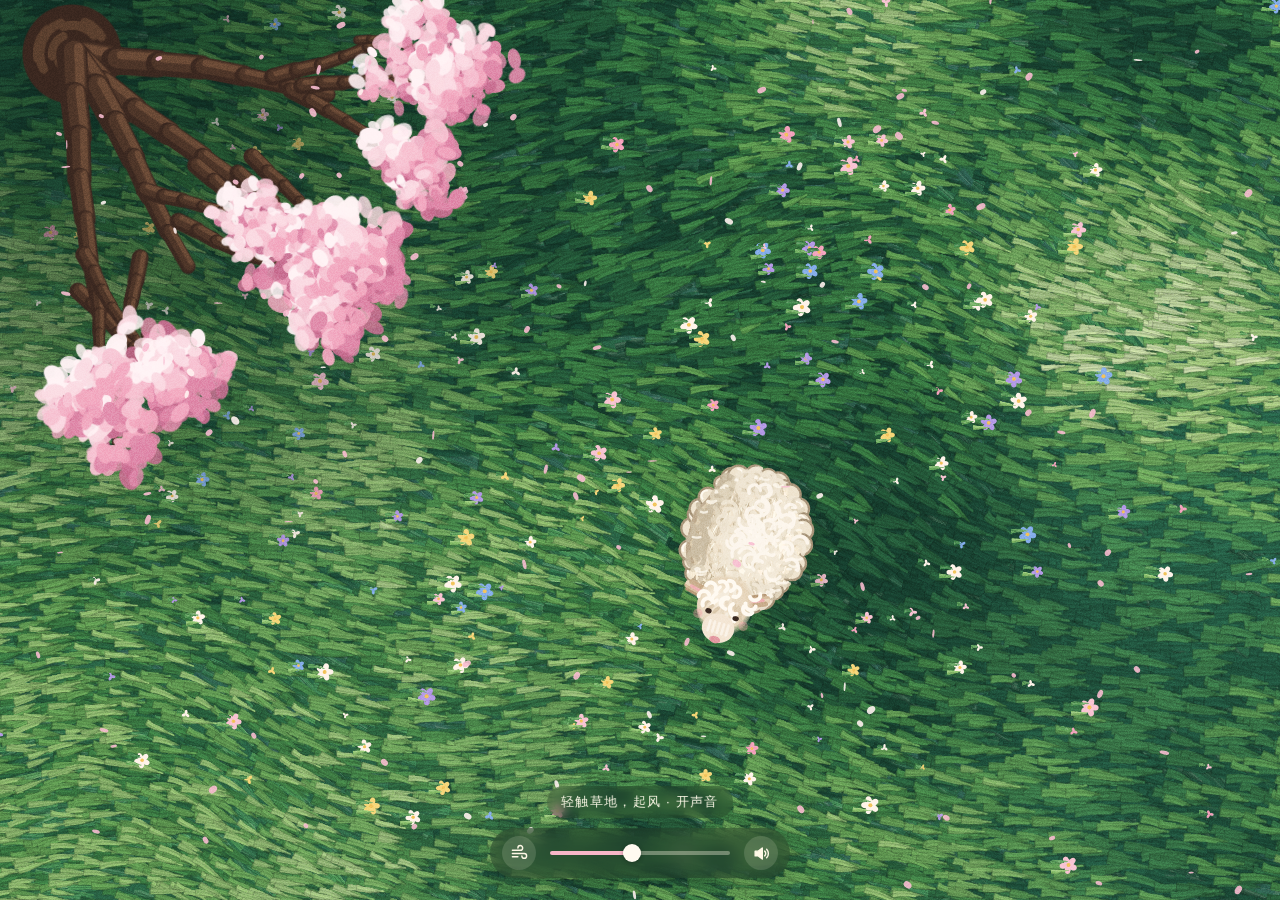
==== flow-meadow/index.html @ 5b7ee65f "Add exact Flow Meadow HTML from supplied text" ====
<!doctype html>
<html lang="zh">
<head>
<meta charset="utf-8">
<meta name="viewport" content="width=device-width,initial-scale=1,viewport-fit=cover,user-scalable=no">
<title>风里的小羊 · Flow v3</title>
<style>
html,body{margin:0;height:100%;overflow:hidden;background:#2f5a3a;touch-action:none;-webkit-user-select:none;user-select:none;font-family:-apple-system,"PingFang SC",sans-serif}
canvas{position:fixed;inset:0;width:100%;height:100%;display:block}
#hint{position:fixed;left:50%;bottom:calc(env(safe-area-inset-bottom) + 82px);transform:translateX(-50%);color:#fffbea;font-size:13px;letter-spacing:.1em;padding:7px 14px;border-radius:20px;background:rgba(30,50,30,.28);backdrop-filter:blur(6px);-webkit-backdrop-filter:blur(6px);transition:opacity 1.2s;pointer-events:none;white-space:nowrap}
#hint.off{opacity:0}
#bar{position:fixed;left:50%;bottom:calc(env(safe-area-inset-bottom) + 22px);transform:translateX(-50%);display:flex;align-items:center;gap:12px;padding:8px 12px;border-radius:999px;background:rgba(28,44,30,.38);backdrop-filter:blur(10px);-webkit-backdrop-filter:blur(10px);box-shadow:0 4px 18px rgba(0,0,0,.18)}
#bar button{width:34px;height:34px;border:0;border-radius:50%;background:rgba(255,250,235,.14);display:grid;place-items:center;cursor:pointer;padding:0;transition:transform .15s,background .2s}
#bar button:active{transform:scale(.88)}
#bar svg{width:19px;height:19px;fill:none;stroke:#fff8e6;stroke-width:1.8;stroke-linecap:round;stroke-linejoin:round}
#sound svg path:first-child{fill:#fff8e6}
#sound .x{display:none}#sound.muted .x{display:inline}#sound.muted .w{display:none}
#gust.on{background:rgba(255,190,205,.45)}
input[type=range]{-webkit-appearance:none;appearance:none;width:min(42vw,180px);height:4px;border-radius:2px;background:linear-gradient(90deg,#f7b6c8 var(--p,45%),rgba(255,248,230,.35) var(--p,45%));outline:none}
input[type=range]::-webkit-slider-thumb{-webkit-appearance:none;width:18px;height:18px;border-radius:50%;background:#fffaf0;box-shadow:0 1px 4px rgba(0,0,0,.3)}
input[type=range]::-moz-range-thumb{width:18px;height:18px;border:0;border-radius:50%;background:#fffaf0}
#ground,#gl{pointer-events:none}

</style>
</head>
<body>
<canvas id="ground"></canvas>
<canvas id="gl"></canvas>
<canvas id="c"></canvas>
<div id="hint">轻触草地，起风 · 开声音</div>
<div id="bar">
  <button id="gust" aria-label="来一阵风" title="来一阵风">
    <svg viewBox="0 0 24 24"><path d="M3 8h10a3 3 0 1 0-3-3M3 12h15a3 3 0 1 1-3 3M3 16h7"/></svg>
  </button>
  <input id="wind" type="range" min="0" max="1" step="0.01" value="0.45" aria-label="风力">
  <button id="sound" aria-label="声音" title="声音">
    <svg viewBox="0 0 24 24"><path d="M4 9v6h4l5 4V5L8 9z"/><path class="w" d="M16 9a4 4 0 0 1 0 6M18.5 6.5a8 8 0 0 1 0 11"/><path class="x" d="M16 9l5 6M21 9l-5 6"/></svg>
  </button>
</div>
<script>
// Wind field: global strength + travelling gust bands + pointer impulses.
(function () {
  // small value-noise
  const P = new Uint8Array(512);
  for (let i = 0; i < 256; i++) P[i] = i;
  let s = 7;
  const rnd = () => ((s = (s * 16807) % 2147483647) / 2147483647);
  for (let i = 255; i > 0; i--) { const j = (rnd() * (i + 1)) | 0; [P[i], P[j]] = [P[j], P[i]]; }
  for (let i = 0; i < 256; i++) P[i + 256] = P[i];
  const fade = t => t * t * (3 - 2 * t);
  function noise2(x, y) {
    const xi = Math.floor(x), yi = Math.floor(y), xf = x - xi, yf = y - yi;
    const a = P[(P[xi & 255] + yi) & 511], b = P[(P[(xi + 1) & 255] + yi) & 511];
    const c = P[(P[xi & 255] + yi + 1) & 511], d = P[(P[(xi + 1) & 255] + yi + 1) & 511];
    const u = fade(xf), v = fade(yf);
    return ((a + (b - a) * u) * (1 - v) + (c + (d - c) * u) * v) / 255; // 0..1
  }

  const Wind = {
    noise2,
    strength: 0.45,      // slider 0..1
    gustBoost: 0, gustHold: 0,        // button-triggered global gust 0..1, decays
    angle: 0.35,         // base direction (rad), slowly wanders
    t: 0,
    impulses: [],        // {x,y,dx,dy,r,life}
    update(dt) {
      this.t += dt;
      this.angle = 0.35 + (noise2(this.t * 0.05, 3.1) - 0.5) * 0.9;
      // gust button: ease in over ~0.4s, hold briefly, then decay (no instant jump)
      if (this.gustHold > 0) { this.gustHold -= dt; this.gustBoost += (1 - this.gustBoost) * Math.min(1, dt * 3.5); }
      else this.gustBoost = Math.max(0, this.gustBoost - dt * 0.3);
      for (const im of this.impulses) { im.life -= dt; im.r += dt * 260; im.x += im.dx * dt * 160; im.y += im.dy * dt * 160; }
      this.impulses = this.impulses.filter(i => i.life > 0);
    },
    poke(x, y, dx, dy, power) {
      const l = Math.hypot(dx, dy) || 1;
      if (this.impulses.length > 24) this.impulses.shift();
      this.impulses.push({ x, y, dx: dx / l, dy: dy / l, r: 30, life: 1.4, p: power });
    },
    // returns [vx, vy, gustAmount]; units: 0..~1.6
    at(x, y) {
      const t = this.t, ca = Math.cos(this.angle), sa = Math.sin(this.angle);
      const along = x * ca + y * sa, across = -x * sa + y * ca;
      const S = this.strength + this.gustBoost * 0.8;
      // gust bands travel along the wind direction; speed grows with strength
      const speed = 90 + S * 260;
      const band = noise2((along - t * speed) * 0.0042, across * 0.0025 + t * 0.05);
      const band2 = noise2((along - t * speed * 1.3) * 0.011, across * 0.008);
      let g = Math.max(0, band * 1.5 - 0.45) + band2 * 0.25;
      g = g * g;
      // slow resting swell: visible light bands that travel even at low wind
      const rest = noise2((along - t * (45 + S * 60)) * 0.0024, across * 0.0016 + 7.3);
      const rb = Math.max(0, rest * 1.8 - 0.85);
      const m = S * (0.25 + 1.25 * g) + 0.03 + rb * 0.12;
      let vx = ca * m, vy = sa * m;
      for (const im of this.impulses) {
        const d = Math.hypot(x - im.x, y - im.y), w = 70;
        const k = Math.exp(-((d - im.r) * (d - im.r)) / (w * w)) * im.life * im.p;
        if (k > 0.01) { vx += im.dx * k; vy += im.dy * k; g += k * 0.6; }
      }
      return [vx, vy, Math.min(1.5, g * (0.4 + S) + rb * 0.42)];
    }
  };
  window.Wind = Wind;
})();

</script>
<script>
// Procedural audio: wind (rumble + whistle) + leaf/grass rustle + synthesized "baa".
// The same graph builder drives the live AudioContext and an OfflineAudioContext render (for video export).
(function () {
  function noiseBuf(ctx, sec, pink) {
    const len = ctx.sampleRate * sec, buf = ctx.createBuffer(2, len, ctx.sampleRate);
    for (let ch = 0; ch < 2; ch++) {
      const d = buf.getChannelData(ch); let b0 = 0, b1 = 0, b2 = 0;
      for (let i = 0; i < len; i++) {
        const w = Math.random() * 2 - 1;
        if (!pink) { d[i] = w * 0.5; continue; }
        b0 = 0.997 * b0 + w * 0.029; b1 = 0.985 * b1 + w * 0.032; b2 = 0.95 * b2 + w * 0.048;
        d[i] = (b0 + b1 + b2 + w * 0.02) * 0.9;
      }
    }
    return buf;
  }
  function buildGraph(ctx, dest) {
    const N = { ctx };
    N.master = ctx.createGain(); N.master.connect(dest);
    N.bus = ctx.createGain(); N.bus.connect(N.master);   // wind/rustle bus, ducked under the bleat
    const src = ctx.createBufferSource(); src.buffer = noiseBuf(ctx, 4, true); src.loop = true;
    N.low = ctx.createBiquadFilter(); N.low.type = 'lowpass'; N.low.frequency.value = 400;
    N.band = ctx.createBiquadFilter(); N.band.type = 'bandpass'; N.band.frequency.value = 700; N.band.Q.value = 6;
    N.lowG = ctx.createGain(); N.bandG = ctx.createGain(); N.lowG.gain.value = 0; N.bandG.gain.value = 0;
    src.connect(N.low).connect(N.lowG).connect(N.bus);
    src.connect(N.band).connect(N.bandG).connect(N.bus);
    const rs = ctx.createBufferSource(); rs.buffer = noiseBuf(ctx, 3, false); rs.loop = true;
    N.hp = ctx.createBiquadFilter(); N.hp.type = 'highpass'; N.hp.frequency.value = 2500;
    N.pk = ctx.createBiquadFilter(); N.pk.type = 'peaking'; N.pk.frequency.value = 5000; N.pk.gain.value = 6;
    N.rustG = ctx.createGain(); N.rustG.gain.value = 0;
    rs.connect(N.hp).connect(N.pk).connect(N.rustG).connect(N.bus);
    src.start(0); rs.start(0);
    return N;
  }
  function setLevel(N, level, gust, t) {
    const L = Math.min(1.4, level);
    N.lowG.gain.setTargetAtTime(0.15 + L * 0.9, t, 0.25);
    N.low.frequency.setTargetAtTime(250 + L * 900, t, 0.3);
    N.bandG.gain.setTargetAtTime(L * L * 0.3, t, 0.3);
    N.band.frequency.setTargetAtTime(450 + L * 900, t, 0.4);
    const flick = 0.5 + Math.random() * 0.5;
    N.rustG.gain.setTargetAtTime(Math.min(0.25, (gust || 0) * 0.16 * flick + L * 0.02), t, 0.05);
  }
  // soft lamb bleat: sawtooth through formants with vibrato and a falling pitch
  function bleat(N, t) {
    const ctx = N.ctx, o = ctx.createOscillator(); o.type = 'sawtooth';
    const f0 = 470 + Math.random() * 80;
    o.frequency.setValueAtTime(f0, t); o.frequency.linearRampToValueAtTime(f0 * 1.08, t + 0.12); o.frequency.exponentialRampToValueAtTime(f0 * 0.82, t + 0.75);
    const lfo = ctx.createOscillator(), lg = ctx.createGain(); lfo.frequency.value = 7.5; lg.gain.value = 14; lfo.connect(lg).connect(o.frequency);
    const env = ctx.createGain(); env.gain.setValueAtTime(0, t); env.gain.linearRampToValueAtTime(0.8, t + 0.06); env.gain.setTargetAtTime(0, t + 0.5, 0.12);
    for (const [f, q, g] of [[900, 5, 1], [1700, 7, 0.6], [2700, 8, 0.25]]) {
      const bp = ctx.createBiquadFilter(); bp.type = 'bandpass'; bp.frequency.value = f; bp.Q.value = q;
      const gg = ctx.createGain(); gg.gain.value = g; o.connect(bp).connect(gg).connect(env);
    }
    env.connect(N.master);
    N.bus.gain.cancelScheduledValues(t); N.bus.gain.setTargetAtTime(0.3, t, 0.04); N.bus.gain.setTargetAtTime(1, t + 0.75, 0.2);
    o.start(t); lfo.start(t); o.stop(t + 1.1); lfo.stop(t + 1.1);
  }

  const A = { ctx: null, on: true, N: null, log: null };
  A.start = function () {
    if (A.ctx) { A.ctx.resume(); return; }
    const C = window.AudioContext || window.webkitAudioContext; if (!C) return;
    A.ctx = new C(); A.N = buildGraph(A.ctx, A.ctx.destination); A.N.master.gain.value = A.on ? 1 : 0;
  };
  A.setOn = function (v) { A.on = v; if (A.N) A.N.master.gain.setTargetAtTime(v ? 1 : 0, A.ctx.currentTime, 0.15); };
  // simTime: scene clock in seconds; when A.log is an array, events are recorded for offline export
  A.update = function (level, gust, simTime) {
    if (A.log) A.log.push(['l', simTime, level, gust]);
    if (A.N) setLevel(A.N, level, gust, A.ctx.currentTime);
  };
  A.baa = function (simTime) {
    if (A.log) A.log.push(['b', simTime]);
    if (A.N) bleat(A.N, A.ctx.currentTime);
  };
  // Render a recorded log offline; returns a base64 16-bit stereo WAV.
  A.renderOffline = async function (log, duration, rate = 48000) {
    const ctx = new OfflineAudioContext(2, Math.ceil(duration * rate), rate);
    const N = buildGraph(ctx, ctx.destination); N.master.gain.value = 1;
    let last = -1;
    for (const e of log) {
      if (e[0] === 'b') bleat(N, e[1]);
      else if (e[1] - last >= 1 / 30 - 1e-6) { setLevel(N, e[2], e[3], e[1]); last = e[1]; }
    }
    const buf = await ctx.startRendering();
    const L = buf.getChannelData(0), R = buf.getChannelData(1), n = L.length;
    let peak = 1e-6; for (let i = 0; i < n; i++) peak = Math.max(peak, Math.abs(L[i]), Math.abs(R[i]));
    const k = Math.min(1, 0.89 / peak);
    const out = new DataView(new ArrayBuffer(44 + n * 4));
    const w = (o, s) => [...s].forEach((c, i) => out.setUint8(o + i, c.charCodeAt(0)));
    w(0, 'RIFF'); out.setUint32(4, 36 + n * 4, true); w(8, 'WAVEfmt '); out.setUint32(16, 16, true); out.setUint16(20, 1, true); out.setUint16(22, 2, true);
    out.setUint32(24, rate, true); out.setUint32(28, rate * 4, true); out.setUint16(32, 4, true); out.setUint16(34, 16, true); w(36, 'data'); out.setUint32(40, n * 4, true);
    for (let i = 0; i < n; i++) { out.setInt16(44 + i * 4, Math.max(-1, Math.min(1, L[i] * k)) * 32767, true); out.setInt16(46 + i * 4, Math.max(-1, Math.min(1, R[i] * k)) * 32767, true); }
    const bytes = new Uint8Array(out.buffer); let bin = '';
    for (let i = 0; i < bytes.length; i += 0x8000) bin += String.fromCharCode.apply(null, bytes.subarray(i, i + 0x8000));
    return btoa(bin);
  };
  window.WindAudio = A;
})();

</script>
<script>
// WebGL2 instanced grass: one quad per blade, bristle sprite atlas, wind from a CPU-sampled grid texture.
(function () {
  const VS = `#version 300 es
in vec2 aCorner; in vec2 iPos; in vec4 iP; in vec3 iQ;   // iP: len,width,rest,phase  iQ: layer,variant,curl
uniform vec2 uView; uniform float uTime, uQuality, uCell; uniform vec2 uGrid; uniform sampler2D uWind;
out vec2 vUv; out float vGust; flat out int vLayer;
float hash(float n){ return fract(sin(n) * 43758.5453); }
void main(){
  if (hash(float(gl_InstanceID) * 0.7311 + 0.17) > uQuality) { gl_Position = vec4(2.0, 2.0, 2.0, 1.0); return; }
  vec3 w = texture(uWind, (iPos / uCell + 0.5) / uGrid).xyz;
  vec2 v = (w.xy * 2.0 - 1.0) * 2.0; float g = w.z * 1.5;
  float m = min(1.4, length(v)), k = min(1.0, m * 1.4);
  float fl = sin(uTime * 4.0 + iP.w) * (0.06 + m * 0.08);   // fixed frequency: no phase jumps when wind changes
  float wa = atan(v.y, v.x) + fl + iQ.z * 0.3;
  vec2 d = vec2(cos(iP.z), sin(iP.z)) * (1.0 - k) * 0.8 + vec2(cos(wa), sin(wa)) * k;
  float len = iP.x * min(1.25, 0.6 + length(d) * 0.5);   // capped stretch
  vec2 dir = normalize(d + 1e-5), nrm = vec2(-dir.y, dir.x);
  float u = aCorner.x;
  vec2 p = iPos + dir * u * len + nrm * (aCorner.y * iP.y + (iQ.z * 0.35 + 0.25 * k * sign(iQ.z + 0.001)) * len * u * (1.0 - u));
  gl_Position = vec4(p / uView * 2.0 - 1.0, 0.0, 1.0); gl_Position.y = -gl_Position.y;
  vUv = vec2(u, ((aCorner.y + 0.5) * 0.9 + 0.05 + iQ.y) / 3.0);
  vGust = g; vLayer = int(iQ.x + 0.5);
}`;
  const FS = `#version 300 es
precision mediump float;
in vec2 vUv; in float vGust; flat in int vLayer;
uniform sampler2D uAtlas; uniform vec3 uBase[5]; uniform vec3 uHi[5];
out vec4 o;
void main(){
  vec4 t = texture(uAtlas, vUv);
  vec3 c = mix(uBase[vLayer], uHi[vLayer], smoothstep(0.08, 1.1, vGust));
  c *= t.rgb / 0.84;
  o = vec4(c * t.a, t.a);
}`;
  const G = { ok: false };
  let wf = null, gl, prog, vao, inst, count = 0, windTex, atlasTex, U = {}, gw = 0, gh = 0, cell = 16, wbuf, view = [1, 1];

  function sh(type, src) { const s = gl.createShader(type); gl.shaderSource(s, src); gl.compileShader(s); if (!gl.getShaderParameter(s, gl.COMPILE_STATUS)) throw new Error(gl.getShaderInfoLog(s)); return s; }
  const hex = h => [1, 3, 5].map(i => parseInt(h.slice(i, i + 2), 16) / 255);

  G.init = function (canvas, atlasCanvas, palette) {
    try {
      gl = canvas.getContext('webgl2', { premultipliedAlpha: true, antialias: false, alpha: true });
      if (!gl) return false;
      prog = gl.createProgram();
      gl.attachShader(prog, sh(gl.VERTEX_SHADER, VS)); gl.attachShader(prog, sh(gl.FRAGMENT_SHADER, FS)); gl.linkProgram(prog);
      if (!gl.getProgramParameter(prog, gl.LINK_STATUS)) throw new Error(gl.getProgramInfoLog(prog));
      gl.useProgram(prog);
      for (const n of ['uView', 'uTime', 'uQuality', 'uCell', 'uGrid', 'uWind', 'uAtlas', 'uBase', 'uHi']) U[n] = gl.getUniformLocation(prog, n);
      gl.uniform3fv(U.uBase, palette.flatMap(l => hex(l[0])));
      gl.uniform3fv(U.uHi, palette.flatMap(l => hex(l[2])));
      vao = gl.createVertexArray(); gl.bindVertexArray(vao);
      const quad = gl.createBuffer(); gl.bindBuffer(gl.ARRAY_BUFFER, quad);
      gl.bufferData(gl.ARRAY_BUFFER, new Float32Array([0, -0.5, 1, -0.5, 0, 0.5, 1, 0.5]), gl.STATIC_DRAW);
      const aC = gl.getAttribLocation(prog, 'aCorner'); gl.enableVertexAttribArray(aC); gl.vertexAttribPointer(aC, 2, gl.FLOAT, false, 0, 0);
      inst = gl.createBuffer(); gl.bindBuffer(gl.ARRAY_BUFFER, inst);
      const st = 9 * 4;
      for (const [n, sz, off] of [['iPos', 2, 0], ['iP', 4, 2], ['iQ', 3, 6]]) {
        const l = gl.getAttribLocation(prog, n); gl.enableVertexAttribArray(l);
        gl.vertexAttribPointer(l, sz, gl.FLOAT, false, st, off * 4); gl.vertexAttribDivisor(l, 1);
      }
      atlasTex = gl.createTexture(); gl.activeTexture(gl.TEXTURE1); gl.bindTexture(gl.TEXTURE_2D, atlasTex);
      gl.pixelStorei(gl.UNPACK_PREMULTIPLY_ALPHA_WEBGL, false);
      gl.texImage2D(gl.TEXTURE_2D, 0, gl.RGBA, gl.RGBA, gl.UNSIGNED_BYTE, atlasCanvas);
      gl.generateMipmap(gl.TEXTURE_2D);
      gl.texParameteri(gl.TEXTURE_2D, gl.TEXTURE_MIN_FILTER, gl.LINEAR_MIPMAP_LINEAR);
      gl.texParameteri(gl.TEXTURE_2D, gl.TEXTURE_WRAP_S, gl.CLAMP_TO_EDGE); gl.texParameteri(gl.TEXTURE_2D, gl.TEXTURE_WRAP_T, gl.CLAMP_TO_EDGE);
      windTex = gl.createTexture(); gl.activeTexture(gl.TEXTURE0); gl.bindTexture(gl.TEXTURE_2D, windTex);
      gl.texParameteri(gl.TEXTURE_2D, gl.TEXTURE_MIN_FILTER, gl.LINEAR); gl.texParameteri(gl.TEXTURE_2D, gl.TEXTURE_MAG_FILTER, gl.LINEAR);
      gl.texParameteri(gl.TEXTURE_2D, gl.TEXTURE_WRAP_S, gl.CLAMP_TO_EDGE); gl.texParameteri(gl.TEXTURE_2D, gl.TEXTURE_WRAP_T, gl.CLAMP_TO_EDGE);
      gl.uniform1i(U.uWind, 0); gl.uniform1i(U.uAtlas, 1);
      gl.enable(gl.BLEND); gl.blendFunc(gl.ONE, gl.ONE_MINUS_SRC_ALPHA);
      G.ok = true; return true;
    } catch (e) { console.warn('WebGL grass disabled:', e.message); G.ok = false; return false; }
  };

  // blades: [{x,y,len,width,ra,ph,layer,v,curl}] already sorted back->front
  G.build = function (blades, w, h, dpr) {
    const c = gl.canvas; c.width = w * dpr; c.height = h * dpr; gl.viewport(0, 0, c.width, c.height);
    view = [w, h];
    const a = new Float32Array(blades.length * 9);
    blades.forEach((b, i) => a.set([b.x, b.y, b.len, b.width, b.ra, b.ph, b.layer, b.v, b.curl], i * 9));
    gl.bindBuffer(gl.ARRAY_BUFFER, inst); gl.bufferData(gl.ARRAY_BUFFER, a, gl.STATIC_DRAW);
    count = blades.length;
    cell = Math.max(14, Math.round(Math.max(w, h) / 70));
    gw = Math.ceil(w / cell) + 2; gh = Math.ceil(h / cell) + 2; wbuf = new Uint8Array(gw * gh * 4); wf = null;
  };

  G.draw = function (t, quality, dt = 1 / 60) {
    const W = window.Wind, a = wf ? 1 - Math.exp(-dt * 7) : 1;   // ease wind changes (no per-frame jumps)
    if (!wf) wf = new Float32Array(gw * gh * 3);
    for (let j = 0; j < gh; j++) for (let i = 0; i < gw; i++) {
      const s = W.at(i * cell, j * cell), o = (j * gw + i) * 4, q = (j * gw + i) * 3;
      wf[q] += (s[0] - wf[q]) * a; wf[q + 1] += (s[1] - wf[q + 1]) * a; wf[q + 2] += (s[2] - wf[q + 2]) * a;
      const vx = wf[q], vy = wf[q + 1], g = wf[q + 2];
      wbuf[o] = Math.max(0, Math.min(255, (vx / 4 + 0.5) * 255)); wbuf[o + 1] = Math.max(0, Math.min(255, (vy / 4 + 0.5) * 255));
      wbuf[o + 2] = Math.min(255, g / 1.5 * 255); wbuf[o + 3] = 255;
    }
    gl.activeTexture(gl.TEXTURE0); gl.bindTexture(gl.TEXTURE_2D, windTex);
    gl.texImage2D(gl.TEXTURE_2D, 0, gl.RGBA, gw, gh, 0, gl.RGBA, gl.UNSIGNED_BYTE, wbuf);
    gl.clearColor(0, 0, 0, 0); gl.clear(gl.COLOR_BUFFER_BIT);
    gl.useProgram(prog); gl.bindVertexArray(vao);
    gl.uniform2f(U.uView, view[0], view[1]); gl.uniform1f(U.uTime, t); gl.uniform1f(U.uQuality, quality);
    gl.uniform1f(U.uCell, cell); gl.uniform2f(U.uGrid, gw, gh);
    gl.drawArraysInstanced(gl.TRIANGLE_STRIP, 0, 4, count);
  };
  window.GrassGL = G;
})();

</script>
<script>
// Baked painterly fleece sprite. Technique adapted from the ChatGPT rewrite (flow-repaint):
// irregular dry-brush "dabs" (tapered polygon + split bristle fibres) layered inside a lobed silhouette.
(function () {
  const TAU = Math.PI * 2, R = (a, b) => a + (b - a) * Math.random();
  const choose = a => a[(Math.random() * a.length) | 0];
  function dab(g, x, y, len, width, a, pigment, fibre, detail) {
    const dx = Math.cos(a), dy = Math.sin(a), nx = -dy, ny = dx;
    const w0 = width * R(0.62, 0.85), wm = width * R(0.77, 1.13), w1 = width * R(0.2, 0.47);
    const ex = x + dx * len, ey = y + dy * len, bow = R(-0.02, 0.075) * len;
    const mx = x + dx * len * 0.52 + nx * bow, my = y + dy * len * 0.52 + ny * bow;
    g.fillStyle = pigment; g.beginPath();
    g.moveTo(x + nx * w0 * 0.49, y + ny * w0 * 0.49);
    g.lineTo(mx + nx * wm * 0.52, my + ny * wm * 0.52); g.lineTo(ex + nx * w1 * 0.39, ey + ny * w1 * 0.39);
    g.lineTo(ex + dx * len * 0.055, ey + dy * len * 0.055); g.lineTo(ex - nx * w1 * 0.57, ey - ny * w1 * 0.57);
    g.lineTo(mx - nx * wm * 0.5, my - ny * wm * 0.5); g.lineTo(x - nx * w0 * 0.53, y - ny * w0 * 0.53);
    g.closePath(); g.fill();
    if (!fibre || !detail) return;
    g.strokeStyle = fibre; g.lineWidth = Math.max(0.45, width * 0.07); g.lineCap = 'round'; g.beginPath();
    for (let i = 0; i < detail; i++) {
      const off = ((i - (detail - 1) / 2) / Math.max(1, detail)) * width * 0.72, f = R(0.12, 0.34), t = R(0.62, 0.99);
      g.moveTo(x + dx * len * f + nx * off, y + dy * len * f + ny * off);
      g.quadraticCurveTo(x + dx * len * (f + t) * 0.5 + nx * (off + bow), y + dy * len * (f + t) * 0.5 + ny * (off + bow), x + dx * len * t + nx * off * 0.77, y + dy * len * t + ny * off * 0.77);
    }
    g.stroke();
  }
  function silhouette(g, rx, ry) {
    const n = 38, p = [];
    for (let i = 0; i < n; i++) { const a = i / n * TAU, s = 1 + Math.sin(a * 11 + 0.6) * 0.027 + Math.sin(a * 17 + 1.7) * 0.016 + Math.sin(a * 5) * 0.019; p.push([Math.cos(a) * rx * s, Math.sin(a) * ry * s]); }
    g.beginPath(); g.moveTo((p[0][0] + p[1][0]) / 2, (p[0][1] + p[1][1]) / 2);
    for (let i = 1; i <= n; i++) { const a = p[i % n], b = p[(i + 1) % n]; g.quadraticCurveTo(a[0], a[1], (a[0] + b[0]) / 2, (a[1] + b[1]) / 2); }
    g.closePath();
  }
  // Sprite space: body centred at (224,175), radius ~135 x 101 (maps to r*1.08 x r*0.8 when scaled by r/125).
  function make() {
    const c = document.createElement('canvas'); c.width = 460; c.height = 355;
    const g = c.getContext('2d'); g.translate(224, 175);
    g.save(); g.translate(5, 8); silhouette(g, 136, 102); g.fillStyle = '#bda98d'; g.fill(); g.restore();
    silhouette(g, 135, 101); g.fillStyle = '#dfd0b5'; g.fill();
    for (let i = 0; i < 132; i++) {
      const a = i * TAU / 132 + R(-0.035, 0.035), c0 = Math.sin(a - 0.65) > 0.25 ? '#d8c8ab' : '#f6ead3';
      dab(g, Math.cos(a) * R(121, 138), Math.sin(a) * R(88, 105), R(7, 20), R(5, 13), R(-0.62, 0.3), c0, c0 === '#d8c8ab' ? '#f2e4c9' : '#fff5e2', 2);
    }
    g.save(); silhouette(g, 132, 98); g.clip();
    for (let i = 0; i < 540; i++) {
      const a = R(0, TAU), q = Math.sqrt(Math.random()), x = Math.cos(a) * q * 132, y = Math.sin(a) * q * 99;
      const shade = (-x * 0.24 + y * 0.52) / 125 + q * 0.13 + R(-0.29, 0.29);
      const col = shade > 0.22 ? choose(['#c5b395', '#d2c2a7', '#dbccb2']) : shade > -0.1 ? choose(['#e6d8bf', '#eadfc9', '#f1e5d0']) : choose(['#f8efdf', '#fff4e4', '#fff9eb']);
      dab(g, x, y, R(9, 30), R(5, 16), R(-0.68, 0.16), col, shade > 0.15 ? '#f3e8d4' : '#fff9ec', 2 + (Math.random() < 0.37 ? 1 : 0));
    }
    for (let i = 0; i < 190; i++) {
      const a = R(0, TAU), q = Math.sqrt(Math.random()) * 0.92; g.globalAlpha = R(0.66, 0.95);
      dab(g, Math.cos(a) * q * 126, Math.sin(a) * q * 95, R(6, 19), R(1.2, 4.1), R(-0.75, 0.25), choose(['#fffdf0', '#f7ead6', '#eadac0']), null, 0);
    }
    g.globalAlpha = 1; g.restore();
    return c;
  }
  window.PaintWool = { make };
})();

</script>
<script>
// v2: painterly meadow with bristle-textured stroke sprites, brush-stroke lamb, blossom tree corner.
(function () {
  const W = window.Wind;
  let seed = 12345;
  const rnd = () => ((seed = (seed * 16807) % 2147483647) / 2147483647);
  const R = (a, b) => a + (b - a) * rnd();
  const hex = h => [1, 3, 5].map(i => parseInt(h.slice(i, i + 2), 16));
  const mix = (a, b, t) => a.map((v, i) => Math.round(v + (b[i] - v) * t));
  const css = (c, a = 1) => `rgba(${c[0]},${c[1]},${c[2]},${a})`;

  // Palette after young lee "Flow": teal greens -> spring greens -> pale yellow-green highlights.
  const GRASS = [
    ['#1b4b38', '#235c47', '#2f7457'],
    ['#2a6743', '#3a8150', '#529c5e'],
    ['#3f884b', '#5ba35a', '#82c06c'],
    ['#68ab5a', '#8fc76e', '#bde093'],
    ['#9ccd78', '#c5e49c', '#eaf6c6'],
  ];
  const WIDTH = [14, 12, 10.5, 9, 8];
  const FLOWER = ['#f4a3bd', '#f8c4d3', '#fff4ea', '#fff4ea', '#b49ae6', '#86aeea', '#f6d77a'];

  const S = { w: 0, h: 0, dpr: 1, blades: [], flowers: [], landed: [], puffs: [], tufts: [], petals: [], curls: [], wisps: [], sprites: [], ground: null, tree: null, quality: 1,
    lamb: { x: 0, y: 0, r: 40, face: -2.6, faceT: -2.6, hop: 0, look: 0, blink: 0, ear: 0, shake: 0 } };

  // ---- bristle stroke sprite: tapered bundle of streaks with dry-brush ends ----
  function strokeSprite(color, variant) {
    const SW = 96, SH = 24, c = document.createElement('canvas'); c.width = SW; c.height = SH;
    const g = c.getContext('2d'), base = hex(color), lo = mix(base, [10, 30, 20], 0.35), hi = mix(base, [255, 255, 225], 0.22);
    g.lineCap = 'round';
    const n = 16;
    for (let k = 0; k < n; k++) {
      const off = (k / (n - 1) - 0.5) * 2;           // -1..1 across bristles
      const len = SW * (0.55 + 0.42 * Math.random()) * (1 - Math.abs(off) * 0.35);
      const col = Math.random() < 0.15 ? hi : Math.random() < 0.3 ? lo : mix(base, Math.random() < 0.5 ? hi : lo, Math.random() * 0.3);
      g.strokeStyle = css(col, 0.55 + Math.random() * 0.45);
      g.lineWidth = 2.4 + Math.random() * 1.8;
      g.beginPath();
      const steps = 8; const bend = (variant - 1) * 3;
      for (let s = 0; s <= steps; s++) {
        const u = s / steps, x = 3 + u * len;
        const taper = Math.pow(1 - u * 0.55, 0.6);   // narrows toward the tip
        const y = SH / 2 + off * (SH / 2 - 3) * taper + Math.sin(u * 3.1) * bend;
        s ? g.lineTo(x, y) : g.moveTo(x, y);
      }
      g.stroke();
    }
    return c;
  }

  // neutral-grey bristle sprites stacked into a 3-row atlas for the WebGL path (tinted in the shader)
  function buildAtlas() {
    const a = document.createElement('canvas'); a.width = 128; a.height = 96;
    const g = a.getContext('2d');
    for (let v = 0; v < 3; v++) g.drawImage(strokeSprite('#c8c8c8', v), 0, v * 32, 128, 32);
    return a;
  }
  function buildSprites() {
    S.sprites = GRASS.map(layer => layer.map(col => [0, 1, 2].map(v => strokeSprite(col, v))));
  }

  function paintGround() {
    const c = document.getElementById('ground'); c.width = S.w * S.dpr; c.height = S.h * S.dpr;
    const g = c.getContext('2d'); g.scale(S.dpr, S.dpr);
    g.fillStyle = '#2a6446'; g.fillRect(0, 0, S.w, S.h);
    const cols = ['#1b4a36', '#22573f', '#2a5f50', '#2d6a49', '#357a50', '#3f8a55', '#4f9a58', '#69ad62'];
    const spr = cols.map(col => strokeSprite(col, 1));
    const n = Math.min(9000, (S.w * S.h) / 60 | 0);
    for (let i = 0; i < n; i++) {
      const x = R(-30, S.w + 30), y = R(-30, S.h + 30);
      const patch = W.noise2(x * 0.0035 + 9, y * 0.0035);
      const ci = Math.max(0, Math.min(cols.length - 1, ((rnd() * 4 + (patch - 0.4) * 7) | 0)));
      const a = 0.35 + (W.noise2(x * 0.004, y * 0.004) - 0.5) * 1.6 + R(-0.25, 0.25);
      const l = R(26, 60), wd = R(8, 16);
      g.save(); g.translate(x, y); g.rotate(a); g.globalAlpha = R(0.7, 1);
      g.drawImage(spr[ci], 0, -wd / 2, l, wd); g.restore();
    }
    S.ground = c;
  }

  // ---- blossom tree corner (top-left), pre-rendered; sways as a whole ----
  function paintTree() {
    const TR = Math.max(170, Math.min(560, Math.max(S.w * 0.34, Math.min(S.w, S.h) * 0.5)));
    const m = TR * 0.2, size = TR * 1.3 + m, c = document.createElement('canvas'); c.width = c.height = Math.ceil(size * S.dpr);
    const g = c.getContext('2d'); g.scale(S.dpr, S.dpr); g.translate(m, m); g.lineCap = 'round';
    // trunk seen from above: a dark rounded crown base with bark strokes
    g.fillStyle = '#3a271f'; g.beginPath(); g.arc(0, 0, TR * 0.11, 0, 6.283); g.fill();
    g.strokeStyle = '#5a3f2e'; g.lineWidth = TR * 0.02;
    for (let i = 0; i < 7; i++) { const a = R(0, 6.28); g.beginPath(); g.arc(0, 0, TR * R(0.03, 0.09), a, a + R(0.6, 1.4)); g.stroke(); }
    const clumps = [];
    const bark = ['#3b2820', '#4d3528', '#6a4a36'];
    function branch(x, y, a, len, wd, depth) {
      const steps = 6; let px = x, py = y, aa = a;
      for (let i = 1; i <= steps; i++) {
        aa += R(-0.12, 0.12);
        const nx = px + Math.cos(aa) * len / steps, ny = py + Math.sin(aa) * len / steps, w = wd * (1 - i / steps * 0.55);
        for (let k = 0; k < 3; k++) {         // three bristly passes: dark, mid, sunlit edge
          g.strokeStyle = bark[k]; g.lineWidth = w * [1, 0.7, 0.3][k];
          const o = [0, -0.12, -0.3][k] * w;
          g.beginPath(); g.moveTo(px - o * 0.7, py + o * 0.7); g.lineTo(nx - o * 0.7, ny + o * 0.7); g.stroke();
        }
        if (depth > 0 && i > 3 && rnd() < 0.25) clumps.push([nx, ny, TR * R(0.045, 0.065)]);
        px = nx; py = ny;
      }
      if (depth > 0) clumps.push([px, py, TR * R(0.06, 0.085)]);
      if (depth < 2) { const kids = depth === 0 ? 3 : 2; for (let k = 0; k < kids; k++) branch(px - Math.cos(aa) * len * R(0, 0.4), py - Math.sin(aa) * len * R(0, 0.4), aa + R(-0.75, 0.75), len * R(0.45, 0.6), wd * 0.55, depth + 1); }
    }
    for (let i = 0; i < 4; i++) branch(0, 0, 0.18 + i / 3 * 1.2 + R(-0.08, 0.08), TR * R(0.5, 0.6), TR * 0.075, 0);
    // blossom clumps: dark rose underside first, then light dabs toward the sun (top-left)
    const tones = ['#c96f92', '#e08aaa', '#f2a9c0', '#f7c3d2', '#fbdbe3', '#fff3f5'];
    // clumps go on two separate layers so they can sway out of phase with the branches
    const layers = [0, 1].map(() => { const lc = document.createElement('canvas'); lc.width = lc.height = c.width; const lg = lc.getContext('2d'); lg.scale(S.dpr, S.dpr); lg.translate(m, m); return [lc, lg]; });
    const branchCtx = g;
    for (const pass of [0, 1]) for (let ci = 0; ci < clumps.length; ci++) {
      const [cx, cy, cr] = clumps[ci], g = layers[ci % 2][1];
      const n = pass ? 20 : 9;
      for (let i = 0; i < n; i++) {
        const a = R(0, 6.28), rr = cr * Math.sqrt(rnd());
        const x = cx + Math.cos(a) * rr + (pass ? -cr * 0.15 : cr * 0.15), y = cy + Math.sin(a) * rr + (pass ? -cr * 0.15 : cr * 0.2);
        const lit = (-(x - cx) - (y - cy)) / cr;
        const ti = pass ? Math.max(1, Math.min(5, Math.round(2.6 + lit * 1.6 + R(-0.8, 0.8)))) : (rnd() < 0.5 ? 0 : 1);
        const l = cr * R(0.22, 0.38);
        g.fillStyle = tones[ti]; g.globalAlpha = R(0.8, 1);
        g.beginPath(); g.ellipse(x, y, l, l * R(0.55, 0.8), R(0, 6.28), 0, 6.283); g.fill();
      }
    }
    const wide = S.w > S.h; S.tree = { c, ca: layers[0][0], cb: layers[1][0], TR, size, m, ox: wide ? TR * 0.16 : TR * 0.04, oy: wide ? TR * 0.12 : TR * 0.02 };
  }

  function makeGrain() {
    const c = document.createElement('canvas'); c.width = c.height = 256;
    const g = c.getContext('2d'), im = g.createImageData(256, 256);
    for (let i = 0; i < im.data.length; i += 4) {
      const v = 128 + (Math.random() - 0.5) * 70 + Math.sin(i * 0.37) * 6;
      im.data[i] = im.data[i + 1] = im.data[i + 2] = v; im.data[i + 3] = 255;
    }
    g.putImageData(im, 0, 0);
    let o = document.getElementById('grain');
    if (!o) { o = document.createElement('div'); o.id = 'grain'; document.body.insertBefore(o, document.getElementById('hint')); }
    o.style.cssText = `position:fixed;inset:0;pointer-events:none;mix-blend-mode:overlay;opacity:.35;background:url(${c.toDataURL()}),radial-gradient(ellipse at 55% 55%,rgba(255,255,230,0) 40%,rgba(10,30,20,.5) 100%);`;
  }

  function build(w, h, dpr) {
    seed = 12345; S.w = w; S.h = h; S.dpr = dpr;
    if (!S.sprites.length) buildSprites();
    if (!S.wool) S.wool = PaintWool.make();
    paintGround(); paintTree();
    const n = Math.min(3600, (w * h) / 240 | 0);
    S.blades = [];
    for (let i = 0; i < n; i++) {
      const x = R(-40, w + 40), y = R(-40, h + 40);
      const patch = W.noise2(x * 0.0035 + 9, y * 0.0035);
      const layer = Math.max(0, Math.min(4, Math.floor(rnd() * 3.2 + (patch - 0.45) * 4)));
      S.blades.push({ x, y, layer, len: R(28, 50) * (1.1 - layer * 0.06), ra: 0.35 + (W.noise2(x * 0.004, y * 0.004) - 0.5) * 1.6 + R(-0.35, 0.35), ph: R(0, 6.28), curl: R(-0.4, 0.4), v: (rnd() * 3) | 0 });
    }
    // Shuffle so any prefix is a uniform subset (for adaptive quality), then sort-free layering by bucket.
    for (let i = n - 1; i > 0; i--) { const j = (rnd() * (i + 1)) | 0; [S.blades[i], S.blades[j]] = [S.blades[j], S.blades[i]]; }
    if (window.GrassGL && GrassGL.ok) {
      const ng = Math.min(16000, (w * h) / 75 | 0), gb = [];
      for (let i = 0; i < ng; i++) {
        const x = R(-40, w + 40), y = R(-40, h + 40);
        const patch = W.noise2(x * 0.0035 + 9, y * 0.0035);
        const layer = Math.max(0, Math.min(4, Math.floor(rnd() * 3.2 + (patch - 0.45) * 4)));
        gb.push({ x, y, layer, len: R(26, 48) * (1.1 - layer * 0.06), width: WIDTH[layer] * 0.9,
          ra: 0.35 + (W.noise2(x * 0.004, y * 0.004) - 0.5) * 1.6 + R(-0.35, 0.35), ph: R(0, 6.28), curl: R(-0.4, 0.4), v: (rnd() * 3) | 0 });
      }
      gb.sort((a, b) => a.layer - b.layer || a.y - b.y);
      GrassGL.build(gb, w, h, dpr);
    }
    S.flowers = [];
    const nf = Math.min(240, (w * h) / 2800 | 0);
    for (let i = 0; i < nf; i++) {
      const cx = W.noise2(i * 0.31, 1.7), cy = W.noise2(2.3, i * 0.29);
      const x = (rnd() < 0.6 ? cx : rnd()) * (w + 40) - 20 + R(-40, 40), y = (rnd() < 0.6 ? cy : rnd()) * (h + 40) - 20 + R(-40, 40);
      const big = rnd() < 0.45;
      S.flowers.push({ x, y, s: big ? R(4, 6.5) : R(2, 3.4), c: FLOWER[(rnd() * FLOWER.length) | 0], ph: R(0, 6.28), petals: big ? 5 : 3 });
    }
    S.petals = []; S.landed = [];
    const np = Math.min(140, (w * h) / 7500 | 0);
    for (let i = 0; i < np; i++) S.petals.push(spawnPetal({}, true));
    const L = S.lamb; L.x = w * 0.58; L.y = h * 0.6; L.r = Math.max(30, Math.min(66, Math.min(w, h) * 0.1));
    // wool curls in body space (u along body, v across)
    S.curls = [];
    for (let i = 0; i < 300; i++) {
      const rr = Math.sqrt(rnd()), th = R(0, 6.28), u = Math.cos(th) * rr, v = Math.sin(th) * rr * 0.8;
      const light = (-u * 0.3 - v * 0.6 + (1 - rr) * 0.9 + R(-0.4, 0.4));
      S.curls.push({ u, v, rr, cr: R(0.07, 0.13), a0: R(0, 6.28), sweep: R(2, 3.6), ph: R(0, 6.28), tone: light > 0.75 ? 3 : light > 0.3 ? 2 : light > -0.1 ? 1 : 0 });
    }
    S.tufts = [];
    for (let i = 0; i < 30; i++) { const th = i / 30 * 6.283 + R(-0.08, 0.08); S.tufts.push({ th, u: Math.cos(th) * 1.0, v: Math.sin(th) * 0.8, ph: R(0, 6.28), s: R(0.11, 0.16) }); }
    S.wisps = [];
    for (let i = 0; i < 46; i++) { const th = R(0, 6.28); S.wisps.push({ u: Math.cos(th) * 0.95, v: Math.sin(th) * 0.76, ph: R(0, 6.28), l: R(0.25, 0.5) }); }
    makeGrain();
  }

  function spawnPetal(p, anywhere) {
    const T = S.tree;
    if (anywhere || !T) { p.x = R(0, S.w); p.y = R(0, S.h); }
    else { const a = R(0, 1.57), rr = T.TR * Math.sqrt(R(0.1, 1)); p.x = T.ox + Math.cos(a) * rr; p.y = T.oy + Math.sin(a) * rr; }
    p.a = R(0, 6.28); p.s = R(2.5, 5); p.c = rnd() < 0.7 ? '#f8bdd0' : '#fff2f0'; p.ph = R(0, 6.28); p.life = R(4, 9);
    return p;
  }

  // ---------- drawing ----------
  const buckets = [];
  function drawGrass(g, t, layerFrom, layerTo, ring) {
    for (let i = 0; i < 15; i++) buckets[i] = [];
    const lim = ring ? S.blades.length : Math.floor(S.blades.length * S.quality), L = S.lamb;
    const fx = L.x + Math.cos(L.face) * L.r * 1.25, fy = L.y + Math.sin(L.face) * L.r * 1.25;
    const hx = L.x + Math.cos(L.face) * L.r * 0.45, hy = L.y + Math.sin(L.face) * L.r * 0.45, rr2 = L.r * L.r * 1.25;
    for (let i = 0; i < lim; i++) {
      const b = S.blades[i];
      if (b.layer < layerFrom || b.layer > layerTo) continue;
      if (layerFrom >= 3) { const dx = b.x - hx, dy = b.y - hy, d2 = dx * dx + dy * dy; if (d2 < rr2 || (ring && (d2 > rr2 * 4 || b.y < L.y + L.r * 0.55 || (b.x - fx) ** 2 + (b.y - fy) ** 2 < L.r * L.r * 3.2))) continue; }
      const [vx, vy, gu] = W.at(b.x, b.y);
      const m = Math.hypot(vx, vy), k = Math.min(1, m * 1.4);
      const mc = Math.min(1.3, m), flutter = Math.sin(t * 4 + b.ph) * (0.06 + mc * 0.08);
      const wa = Math.atan2(vy, vx) + flutter + b.curl * 0.3;
      const dx = Math.cos(b.ra) * (1 - k) * 0.8 + Math.cos(wa) * k, dy = Math.sin(b.ra) * (1 - k) * 0.8 + Math.sin(wa) * k;
      const sheen = gu > 0.5 ? 2 : gu > 0.18 ? 1 : 0;
      buckets[b.layer * 3 + sheen].push(b, Math.atan2(dy, dx), b.len * Math.min(1.25, 0.6 + Math.hypot(dx, dy) * 0.5));
    }
    const d = S.dpr;
    for (let Ly = layerFrom; Ly <= layerTo; Ly++) for (let sh = 0; sh < 3; sh++) {
      const a = buckets[Ly * 3 + sh], wd = WIDTH[Ly];
      for (let i = 0; i < a.length; i += 3) {
        const b = a[i], c = Math.cos(a[i + 1]), s = Math.sin(a[i + 1]);
        g.setTransform(d * c, d * s, -d * s, d * c, d * b.x, d * b.y);
        g.drawImage(S.sprites[Ly][sh][b.v], 0, -wd / 2, a[i + 2], wd);
      }
    }
    g.setTransform(d, 0, 0, d, 0, 0);
  }

  function drawFlowers(g, t) {
    for (const f of S.flowers) {
      const [vx, vy, gu] = W.at(f.x, f.y);
      const sw = Math.sin(t * 3 + f.ph) * (1.5 + Math.min(1, gu) * 3);
      const x = f.x + vx * 9 + sw * 0.6, y = f.y + vy * 9 + sw * 0.3;
      g.fillStyle = f.c;
      for (let p = 0; p < f.petals; p++) {
        const a = p / f.petals * 6.283 + f.ph;
        g.beginPath(); g.ellipse(x + Math.cos(a) * f.s * 0.7, y + Math.sin(a) * f.s * 0.7, f.s * 0.75, f.s * 0.48, a, 0, 6.283); g.fill();
      }
      if (f.petals === 5) { g.fillStyle = '#f2c35a'; g.beginPath(); g.arc(x, y, f.s * 0.32, 0, 6.283); g.fill(); }
      // tuck: 1-2 blades from just upwind lean over the flower's edge
      const wa = Math.atan2(vy, vx) + Math.sin(t * 3 + f.ph) * 0.15, c = Math.cos(wa), sn = Math.sin(wa), d = S.dpr;
      for (let k = 0; k < (f.petals === 5 ? 2 : 1); k++) {
        const off = (k ? 0.9 : -0.6) * f.s, bx = f.x - c * f.s * 2.2 - sn * off, by = f.y - sn * f.s * 2.2 + c * off, L = f.s * 3.2;
        g.setTransform(d * c, d * sn, -d * sn, d * c, d * bx, d * by);
        g.drawImage(S.sprites[2 + k][gu > 0.3 ? 1 : 0][k], 0, -2.6, L, 5.2);
      }
      g.setTransform(d, 0, 0, d, 0, 0);
    }
  }

  function drawLanded(g, dt) {
    for (const p of S.landed) {
      p.age += dt; const al = Math.max(0, 0.85 - p.age / 30); if (!al) continue;
      g.globalAlpha = al; g.fillStyle = p.c;
      g.beginPath(); g.ellipse(p.x, p.y, p.s, p.s * 0.55, p.a, 0, 6.283); g.fill();
    }
    g.globalAlpha = 1;
  }

  function drawTree(g, t, dt) {
    const T = S.tree; if (!T) return;
    const [wx, wy] = W.at(T.ox + T.TR * 0.4, T.oy + T.TR * 0.4);
    const e = 1 - Math.exp(-dt * 1.2); T.vx = (T.vx || 0) + (wx - (T.vx || 0)) * e; T.vy = (T.vy || 0) + (wy - (T.vy || 0)) * e;
    const vx = T.vx, vy = T.vy, m = Math.min(1.4, Math.hypot(vx, vy)); S.treeM = m;
    T.ph = (T.ph || 0) + dt * 6.283 / 2.6;
    // canopy-tip displacement in px: ~4px calm .. ~18px at max wind, then converted to a bend angle
    const amp = (4 + 14 * Math.min(1, m / 1.2)) / (T.TR * 0.8), lean = m * 6 / (T.TR * 0.8);
    const sway = Math.sin(T.ph) * amp + lean;                        // branches
    const swayA = Math.sin(T.ph - 0.35) * amp * 1.15 + lean * 1.1, swayB = Math.sin(T.ph - 0.55) * amp * 1.2 + lean * 1.15;   // clumps lag slightly, same direction
    const dx = vx * 4, dy = vy * 4;
    // soft canopy shadow on the grass
    g.save(); g.translate(T.ox + T.TR * 0.14, T.oy + T.TR * 0.18); g.rotate(sway * 0.6);
    const gr = g.createRadialGradient(0, 0, T.TR * 0.3, 0, 0, T.TR * 1.08);
    gr.addColorStop(0, 'rgba(8,30,25,.42)'); gr.addColorStop(1, 'rgba(8,30,25,0)');
    g.fillStyle = gr; g.beginPath(); g.arc(0, 0, T.TR * 1.08, 0, 6.283); g.fill(); g.restore();
    g.save(); g.translate(T.ox, T.oy); g.rotate(sway); g.drawImage(T.c, -T.m, -T.m, T.size, T.size); g.restore();
    g.save(); g.translate(T.ox + dx, T.oy + dy); g.rotate(swayA); g.drawImage(T.ca, -T.m, -T.m, T.size, T.size); g.restore();
    g.save(); g.translate(T.ox + dx * 1.3, T.oy + dy * 1.3); g.rotate(swayB); g.drawImage(T.cb, -T.m, -T.m, T.size, T.size); g.restore();
  }

  function drawPetals(g, dt, t) {
    // gusts shake extra petals loose from the canopy
    const shed = (S.treeM || 0) > 0.45 ? dt * (S.treeM - 0.45) * 26 : 0;
    for (let k = shed + Math.random(); k >= 1; k--) spawnPetal(S.petals[(Math.random() * S.petals.length) | 0], false);
    for (const p of S.puffs) {
      p.x += p.vx * dt; p.y += p.vy * dt; p.vx *= 1 - dt * 4; p.vy *= 1 - dt * 4; p.life -= dt;
      if (p.life <= 0) continue;
      g.globalAlpha = Math.min(1, p.life * 2.2); g.fillStyle = p.c;
      g.beginPath(); g.ellipse(p.x, p.y, p.s, p.s * 0.55, p.a, 0, 6.283); g.fill();
    }
    S.puffs = S.puffs.filter(p => p.life > 0); g.globalAlpha = 1;
    for (const p of S.petals) {
      const [vx, vy] = W.at(p.x, p.y);
      p.x += (vx * 230 + Math.sin(t * 2 + p.ph) * 14) * dt; p.y += (vy * 230 + Math.cos(t * 1.7 + p.ph) * 14 + 6) * dt;
      p.a += dt * (1 + Math.hypot(vx, vy) * 6); p.life -= dt;
      if (p.life < 0 && p.x > 0 && p.y > 0 && p.x < S.w && p.y < S.h) { S.landed.push({ x: p.x, y: p.y, a: p.a, s: p.s, c: p.c, age: 0 }); if (S.landed.length > 160) S.landed.shift(); }
      if (p.life < 0 || p.x > S.w + 20 || p.y > S.h + 20 || p.x < -40 || p.y < -40) spawnPetal(p, false);
      g.fillStyle = p.c; g.globalAlpha = Math.min(0.9, p.life);
      g.beginPath(); g.ellipse(p.x, p.y, p.s, p.s * Math.abs(Math.sin(p.a)) * 0.6 + 0.6, p.a * 0.5, 0, 6.283); g.fill();
    }
    g.globalAlpha = 1;
  }

  const WOOL = ['#c9bba1', '#e2d6bf', '#f2e9d8', '#fffaf1'];
  const wb = [[], [], [], []];
  function drawLamb(g, dt, t) {
    const L = S.lamb, r = L.r;
    const [wvx, wvy, gu] = W.at(L.x, L.y);
    // ease the local wind so wool never pops between frames
    const ease = 1 - Math.exp(-dt * 5);
    L.svx = (L.svx || 0) + (wvx - (L.svx || 0)) * ease; L.svy = (L.svy || 0) + (wvy - (L.svy || 0)) * ease;
    const vx = L.svx, vy = L.svy, mRaw = Math.hypot(vx, vy), m = Math.min(1.3, mRaw), nx = vx / (mRaw || 1), ny = vy / (mRaw || 1);
    // body pose uses a much slower low-pass of the wind (no per-frame jitter); phases are accumulated, never t*(f(m))
    const eb = 1 - Math.exp(-dt * 0.9);
    L.pvx = (L.pvx || 0) + (wvx - (L.pvx || 0)) * eb; L.pvy = (L.pvy || 0) + (wvy - (L.pvy || 0)) * eb;
    const pm = Math.min(1.3, Math.hypot(L.pvx, L.pvy)), pnx = L.pvx / (Math.hypot(L.pvx, L.pvy) || 1), pny = L.pvy / (Math.hypot(L.pvx, L.pvy) || 1);
    if (L.look <= 0) L.faceT = Math.atan2(L.pvy, L.pvx) + (pm > 0.5 ? 0 : Math.sin(t * 0.3) * 0.6) + 0.9;
    L.rockPh = (L.rockPh || 0) + dt * 6.283 / 2.4;          // 2.4s body rock
    L.fl = (L.fl || 0) + dt * 6.283 * (1.1 + 0.6 * Math.min(1, m));   // soft tuft flutter ~1.1-1.7 Hz
    L.look = Math.max(0, L.look - dt);
    
    let d = L.faceT - L.face; d = Math.atan2(Math.sin(d), Math.cos(d)); L.face += d * Math.min(1, dt * 1.6);
    const prevP = 1 - L.hop; L.hop = Math.max(0, L.hop - dt * 1.3); const hp = L.hop > 0 ? 1 - L.hop : 0;
    L.shake = Math.max(0, L.shake - dt);
    L.blink -= dt; if (L.blink < -3.2 - Math.random() * 2) L.blink = 0.12;
    // hop: anticipation squash -> airborne (bigger, stretched, legs show) -> landing squash + puff
    let air = 0, su = 1, sv = 1, s = 1 + Math.sin(t * 2.2) * 0.012;
    if (hp > 0 && hp < 0.18) { const q = hp / 0.18; s *= 1 - 0.07 * q; sv = 1 + 0.16 * q; su = 1 - 0.08 * q; }
    else if (hp >= 0.18 && hp < 0.78) { air = Math.sin((hp - 0.18) / 0.6 * Math.PI); s *= 1 + 0.28 * air; su = 1 + 0.15 * air; sv = 1 - 0.08 * air; }
    else if (hp >= 0.78) { const q = (hp - 0.78) / 0.22, b = Math.sin(q * Math.PI) * (1 - q * 0.3); sv = 1 + 0.17 * b; su = 1 - 0.1 * b; s *= 1 - 0.06 * b; }
    if (L.hop > 0 && prevP < 0.78 && hp >= 0.78) for (let i = 0; i < 16; i++) {
      const a = i / 16 * 6.283 + Math.random() * 0.3, sp = r * (1.6 + Math.random() * 1.6);
      S.puffs.push({ x: L.x + Math.cos(a) * r * 0.9, y: L.y + Math.sin(a) * r * 0.75, vx: Math.cos(a) * sp, vy: Math.sin(a) * sp, a, s: r * (0.06 + Math.random() * 0.05), life: 0.55, c: ['#8cc66e', '#5aa45a', '#f8bdd0', '#c2e39a'][i % 4] });
    }
    const hb = hp > 0 ? -Math.sin(hp * 6.283) * 0.07 : 0;      // head bob
    // body sway in wind: clear downwind offset + rocking of several degrees
    const rock = Math.sin(L.rockPh) * 0.5 + 0.5;
    const bx = L.x + pnx * pm * r * (0.14 + 0.2 * rock), by = L.y + pny * pm * r * (0.14 + 0.2 * rock);
    const face = L.face + Math.sin(L.shake * 30) * L.shake * 0.25 + Math.sin(L.rockPh) * pm * 0.15;
    const ca = Math.cos(face), sa = Math.sin(face);
    const P = (u, v, k = 1) => [bx + (u * ca - v * sa) * r * k, by + (u * sa + v * ca) * r * k];
    L.bx = bx; L.by = by; L.drawFace = face;

    // soft shadow (offset grows + shrinks while airborne)
    const so = r * (0.2 + air * 0.6), sr = r * 1.4 * (1 - air * 0.22);
    const sg = g.createRadialGradient(L.x + so, L.y + so, sr * 0.2, L.x + so, L.y + so, sr);
    sg.addColorStop(0, `rgba(10,35,25,${0.4 - air * 0.12})`); sg.addColorStop(1, 'rgba(10,35,25,0)');
    g.fillStyle = sg; g.beginPath(); g.arc(L.x + so, L.y + so, sr, 0, 6.283); g.fill();

    // whole-body deform: stretch downwind (fleece billows) + hop squash/stretch, around the body centre
    const wa = Math.atan2(pny, pnx), dA = pm * 0.11 * (0.8 + 0.2 * Math.sin(L.rockPh * 1.3)), dP = pm * 0.05;
    g.save(); g.translate(bx, by);
    g.rotate(wa); g.scale(1 + dA, 1 - dP); g.rotate(-wa);
    g.rotate(face); g.scale(su, sv); g.rotate(-face);
    g.translate(-bx, -by);
    // little legs/hooves peek out while airborne
    if (air > 0.05) {
      g.globalAlpha = Math.min(1, air * 1.8);
      for (const [lu, lv] of [[0.55, 0.6], [0.55, -0.6], [-0.55, 0.62], [-0.55, -0.62]]) {
        const [x0, y0] = P(lu * 0.8, lv * 0.7, s), [x1, y1] = P(lu * (1.1 + air * 0.15), lv * (1.25 + air * 0.3), s);
        g.strokeStyle = '#e6d6bc'; g.lineWidth = r * 0.17; g.lineCap = 'round'; g.beginPath(); g.moveTo(x0, y0); g.lineTo(x1, y1); g.stroke();
        g.fillStyle = '#5b4a3f'; g.beginPath(); g.arc(x1, y1, r * 0.13, 0, 6.283); g.fill();
      }
      g.globalAlpha = 1;
    }
    // rim tufts behind the coat: downwind ones billow out and flap, with a warm-grey rim for contrast
    for (const tf of S.tufts) {
      const ox = Math.cos(tf.th + face), oy = Math.sin(tf.th + face), wgt = Math.max(0, ox * nx + oy * ny) + 0.2;
      const flap = Math.sin(L.fl + tf.ph);
      const out = r * m * wgt * (0.17 + 0.07 * flap), side = r * m * 0.03 * Math.cos(L.fl * 0.8 + tf.ph);
      const [x0, y0] = P(tf.u, tf.v, s), x = x0 + nx * out - ny * side, y = y0 + ny * out + nx * side, rr = r * tf.s * (1 + wgt * m * 0.25);
      g.fillStyle = '#efe4cf'; g.strokeStyle = '#a8957a'; g.lineWidth = Math.max(1, r * 0.035);
      g.beginPath(); g.arc(x, y, rr, 0, 6.283); g.fill(); g.stroke();
      g.strokeStyle = '#fffaf0'; g.lineWidth = Math.max(1, r * 0.03);
      g.beginPath(); g.arc(x - rr * 0.15, y - rr * 0.15, rr * 0.55, tf.ph, tf.ph + 2.6); g.stroke();
    }

    // baked dry-brush fleece (see wool.js); slightly squashed downwind so the whole coat leans
    g.save(); g.translate(bx + nx * m * r * 0.05, by + ny * m * r * 0.05); g.rotate(face);
    const k = r / 125 * s * 0.95; g.scale(k, k); g.drawImage(S.wool, -224, -175); g.restore();

    // curls: short curved brush strokes, batched per tone, streaming downwind
    for (const a of wb) a.length = 0;
    for (const c of S.curls) {
      if (c.tone < 2 && c.rr < 0.8) continue;      // fewer, brighter locks over the baked fleece
      const wob = Math.sin(L.fl * 0.7 + c.ph + c.u * 2);   // ruffle travels across the coat
      const push = r * (0.03 + m * 0.16) * (0.25 + c.rr) * (0.6 + 0.4 * wob);
      const [x0, y0] = P(c.u, c.v, s);
      wb[c.tone].push(x0 + nx * push, y0 + ny * push, c.cr * r, c.a0 + face + wob * 0.2, c.sweep);
    }
    g.lineCap = 'round'; g.globalAlpha = 0.85;
    for (let k = 0; k < 4; k++) {
      const a = wb[k]; g.strokeStyle = WOOL[k]; g.lineWidth = Math.max(1.2, r * (0.075 - k * 0.008));
      g.beginPath();
      for (let i = 0; i < a.length; i += 5) {
        g.moveTo(a[i] + Math.cos(a[i + 3]) * a[i + 2], a[i + 1] + Math.sin(a[i + 3]) * a[i + 2]);
        g.arc(a[i], a[i + 1], a[i + 2], a[i + 3], a[i + 3] + a[i + 4]);
      }
      g.stroke();
    }
    g.globalAlpha = 1;
    // wisps on the outline, blown downwind
    g.strokeStyle = 'rgba(255,250,240,.8)'; g.lineWidth = Math.max(1.2, r * 0.035);
    g.beginPath();
    for (const w of S.wisps) {
      const [x, y] = P(w.u, w.v, s); const wob = Math.sin(L.fl + w.ph);
      const l = r * w.l * (0.25 + m * 0.55) * (0.6 + 0.4 * wob);
      g.moveTo(x, y); g.quadraticCurveTo(x + nx * l * 0.5 - ny * wob * 3, y + ny * l * 0.5 + nx * wob * 3, x + nx * l, y + ny * l);
    }
    g.stroke();

    // head
    const PH = (u, v, k) => P(u + hb, v, k);
    const [hx, hy] = PH(1.02, 0, s); const hr = r * 0.44 * s;
    L.hx = hx; L.hy = hy; L.hr = hr;
    L.ear += dt * (4 + m * 4);
    g.lineCap = 'round';
    for (const side of [-1, 1]) {
      let ea = face + side * (1.75 + Math.sin(L.ear + side * 1.3) * (0.15 + m * 0.6) + air * 0.5 - (hp >= 0.78 ? 0.25 : 0));
      { const dd = Math.atan2(Math.sin(wa - ea), Math.cos(wa - ea)); ea += dd * Math.min(0.55, m * 0.45); }   // ears stream downwind
      const ex = hx + Math.cos(ea) * hr * 0.55, ey = hy + Math.sin(ea) * hr * 0.55, ux = Math.cos(ea), uy = Math.sin(ea);
      // ear: a few parallel brush strokes, tan outside, pink inner stroke
      for (let k = 0; k < 4; k++) {
        const o = (k - 1.5) * hr * 0.09;
        g.strokeStyle = ['#b89a78', '#d5bb9b', '#e8d5ba', '#c9ad8c'][k]; g.lineWidth = hr * 0.17;
        g.beginPath(); g.moveTo(ex - uy * o, ey + ux * o); g.lineTo(ex + ux * hr * (0.95 - Math.abs(o) / hr) - uy * o, ey + uy * hr * (0.95 - Math.abs(o) / hr) + ux * o); g.stroke();
      }
      g.strokeStyle = '#eeb0b2'; g.lineWidth = hr * 0.11;
      g.beginPath(); g.moveTo(ex + ux * hr * 0.2, ey + uy * hr * 0.2); g.lineTo(ex + ux * hr * 0.75, ey + uy * hr * 0.75); g.stroke();
    }
    const hg = g.createRadialGradient(hx - hr * 0.3, hy - hr * 0.3, hr * 0.1, hx, hy, hr * 1.05);
    hg.addColorStop(0, '#f8eddc'); hg.addColorStop(0.8, '#e6d4b9'); hg.addColorStop(1, 'rgba(226,207,179,0)');
    g.fillStyle = hg; g.beginPath(); g.ellipse(hx, hy, hr * 1.08, hr * 0.94, face, 0, 6.283); g.fill();
    // head fur: short strokes combed from the crown toward the snout
    for (let i = 0; i < 26; i++) {
      const a = i * 2.39996, rr = Math.sqrt((i + 0.5) / 26) * 0.75;
      const [fx, fy] = PH(1.02 + Math.cos(a) * rr * 0.42, Math.sin(a) * rr * 0.36, s);
      const len = hr * 0.28, dir = face + Math.sin(a) * 0.5;
      g.strokeStyle = ['#e9dac3', '#f5ecdd', '#fffaf1', '#dccaae'][i % 4]; g.lineWidth = hr * 0.12;
      g.beginPath(); g.moveTo(fx, fy); g.quadraticCurveTo(fx + Math.cos(dir + 0.4) * len * 0.5, fy + Math.sin(dir + 0.4) * len * 0.5, fx + Math.cos(dir) * len, fy + Math.sin(dir) * len); g.stroke();
    }
    const [sx, sy] = PH(1.38, 0, s);
    g.fillStyle = '#f4e6d4'; g.beginPath(); g.ellipse(sx, sy, hr * 0.5, hr * 0.55, face, 0, 6.283); g.fill();
    g.strokeStyle = '#fbf3e8'; g.lineWidth = hr * 0.09;
    for (let i = 0; i < 5; i++) { const [ax, ay] = PH(1.3, (i - 2) * 0.07, s); g.beginPath(); g.moveTo(ax, ay); g.lineTo(ax + ca * hr * 0.35, ay + sa * hr * 0.35); g.stroke(); }
    const [qx, qy] = PH(1.56, 0, s);
    g.fillStyle = '#e39aa2'; g.beginPath(); g.ellipse(qx, qy, hr * 0.12, hr * 0.19, face, 0, 6.283); g.fill();
    for (const side of [-1, 1]) {
      const [bx, by] = PH(1.25, side * 0.35, s); g.fillStyle = 'rgba(244,160,170,.4)'; g.beginPath(); g.arc(bx, by, hr * 0.16, 0, 6.283); g.fill();
      const [ex, ey] = PH(1.17, side * 0.21, s);
      g.fillStyle = '#3a2a22'; g.beginPath(); g.ellipse(ex, ey, hr * 0.085, L.blink > 0 ? hr * 0.02 : hr * 0.11, face, 0, 6.283); g.fill();
    }
    // curly fringe on the crown
    g.strokeStyle = WOOL[3]; g.lineWidth = Math.max(1.2, r * 0.06); g.beginPath();
    for (let i = 0; i < 12; i++) {
      const a = i * 2.4, rr = 0.1 + (i % 4) * 0.07, wob = Math.sin(L.fl + i);
      const [fx, fy] = PH(0.9 + Math.cos(a) * rr, Math.sin(a) * rr * 1.3, s);
      const cx = fx + nx * r * 0.05 * (1 + wob * 0.5), cy = fy + ny * r * 0.05 * (1 + wob * 0.5), cr = hr * 0.18, a0 = a + face;
      g.moveTo(cx + Math.cos(a0) * cr, cy + Math.sin(a0) * cr); g.arc(cx, cy, cr, a0, a0 + 3);
    }
    g.stroke();
    g.restore();
    return gu + m * 0.4;
  }

  function draw(g, dt, t) {
    g.clearRect(0, 0, S.w, S.h);
    const useGL = window.GrassGL && GrassGL.ok;
    if (useGL) GrassGL.draw(t, S.quality, dt);
    else drawGrass(g, t, 0, 2);
    drawFlowers(g, t);
    drawLanded(g, dt);
    const lvl = drawLamb(g, dt, t);
    // Mask: front blades may only overlap a thin crescent at the lamb's lower edge, never its back/head.
    const Lm = S.lamb; g.save();
    for (const [cx, cy, rx, ry] of [[Lm.bx, Lm.by - Lm.r * 0.18, Lm.r * 1.2, Lm.r * 0.95], [Lm.hx, Lm.hy - Lm.r * 0.1, Lm.hr * 1.9, Lm.hr * 1.9]]) {
      g.beginPath(); g.rect(-50, -50, S.w + 100, S.h + 100); g.ellipse(cx, cy, rx, ry, Lm.drawFace, 0, 6.283); g.clip('evenodd');
    }
    drawGrass(g, t, 3, 4, useGL); g.restore(); // GL path: only re-draw front blades around the lamb so it sits in the grass
    drawTree(g, t, dt);
    drawPetals(g, dt, t);
    return lvl;
  }

  function tapLamb(x, y) {
    const L = S.lamb;
    if (Math.hypot(x - L.x, y - L.y) < L.r * 1.5) { L.hop = 1; L.shake = 0.6; return true; }
    L.faceT = Math.atan2(y - L.y, x - L.x); L.look = 2.5;
    return false;
  }

  window.Scene = { buildAtlas, GRASS, build, draw, tapLamb, state: S };
})();

</script>
<script>
// Boot, resize, loop, UI and pointer wiring.
(function () {
  const cv = document.getElementById('c'), g = cv.getContext('2d');
  const slider = document.getElementById('wind'), gustBtn = document.getElementById('gust'), sndBtn = document.getElementById('sound'), hint = document.getElementById('hint');
  let dpr = 1;
  const glOk = GrassGL.init(document.getElementById('gl'), Scene.buildAtlas(), Scene.GRASS);
  window.__grassMode = glOk ? 'webgl2' : 'canvas2d';
  function resize() {
    dpr = Math.min(window.devicePixelRatio || 1, glOk ? 2 : 1.5);
    const w = innerWidth, h = innerHeight;
    cv.width = w * dpr; cv.height = h * dpr;
    g.setTransform(dpr, 0, 0, dpr, 0, 0);
    Scene.build(w, h, dpr);
  }
  let rt; addEventListener('resize', () => { clearTimeout(rt); rt = setTimeout(resize, 150); });
  resize();

  const setP = () => slider.style.setProperty('--p', slider.value * 100 + '%');
  slider.addEventListener('input', () => { Wind.strength = +slider.value; setP(); }); setP();
  Wind.strength = +slider.value;

  function unlock() { WindAudio.start(); hint.classList.add('off'); }
  gustBtn.addEventListener('click', () => { unlock(); Wind.gustHold = 0.9; gustBtn.classList.add('on'); setTimeout(() => gustBtn.classList.remove('on'), 900); });
  sndBtn.addEventListener('click', () => { unlock(); WindAudio.setOn(!WindAudio.on); sndBtn.classList.toggle('muted', !WindAudio.on); });

  // pointer: tap = ring gust from the point (lamb hops if tapped); drag = gust along the stroke
  let last = null;
  cv.addEventListener('pointerdown', e => {
    unlock(); last = { x: e.clientX, y: e.clientY, t: performance.now() };
    if (Scene.tapLamb(e.clientX, e.clientY)) WindAudio.baa(t); else {
      for (let i = 0; i < 6; i++) { const a = i / 6 * 6.283; Wind.poke(e.clientX, e.clientY, Math.cos(a), Math.sin(a), 0.5); }
    }
  });
  cv.addEventListener('pointermove', e => {
    if (!last) return;
    const dx = e.clientX - last.x, dy = e.clientY - last.y;
    if (dx * dx + dy * dy > 400) { Wind.poke(e.clientX, e.clientY, dx, dy, 0.9); last = { x: e.clientX, y: e.clientY }; }
  });
  addEventListener('pointerup', () => last = null);

  // adaptive quality: every ~1.5s, nudge the drawn blade fraction toward ~55fps
  let acc = 0, frames = 0;
  function adapt(dt) {
    acc += dt; frames++;
    if (acc < 1.5) return;
    const fps = frames / acc, S = Scene.state; acc = 0; frames = 0;
    if (fps < 50) S.quality = Math.max(window.__grassMode === 'webgl2' ? 0.4 : 0.6, S.quality * 0.9);
    else if (fps > 58) S.quality = Math.min(1, S.quality + 0.05);
    window.__fps = fps;
  }
  let prev = performance.now(), t = 0;
  function frame(now) {
    const dt = Math.min(0.05, (now - prev) / 1000); prev = now; t += dt;
    Wind.update(dt);
    const lvl = Scene.draw(g, dt, t);
    WindAudio.update(Wind.strength * 0.6 + lvl * 0.5 + Wind.gustBoost * 0.5, lvl, t);
    adapt(dt);
    requestAnimationFrame(frame);
  }
  requestAnimationFrame(frame);
})();

</script>
</body>
</html>
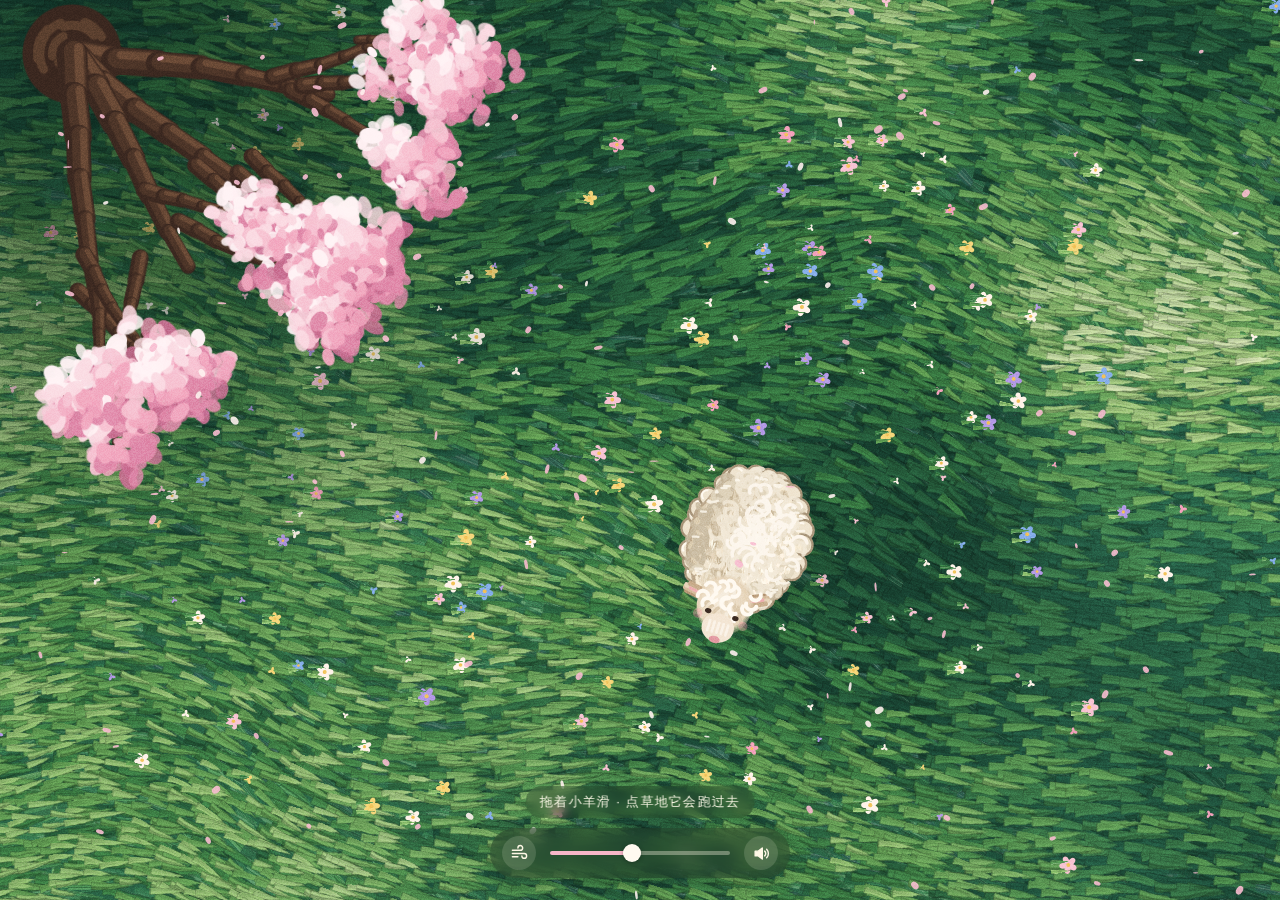
==== commit 1e5101ef: "flow-meadow: drag the lamb / tap grass to walk" ====
--- a/flow-meadow/index.html
+++ b/flow-meadow/index.html
@@ -6,7 +6,7 @@
 <title>风里的小羊 · Flow v3</title>
 <style>
 html,body{margin:0;height:100%;overflow:hidden;background:#2f5a3a;touch-action:none;-webkit-user-select:none;user-select:none;font-family:-apple-system,"PingFang SC",sans-serif}
-canvas{position:fixed;inset:0;width:100%;height:100%;display:block}
+canvas{position:fixed;inset:0;width:100%;height:100%;display:block;touch-action:none;-webkit-touch-callout:none}
 #hint{position:fixed;left:50%;bottom:calc(env(safe-area-inset-bottom) + 82px);transform:translateX(-50%);color:#fffbea;font-size:13px;letter-spacing:.1em;padding:7px 14px;border-radius:20px;background:rgba(30,50,30,.28);backdrop-filter:blur(6px);-webkit-backdrop-filter:blur(6px);transition:opacity 1.2s;pointer-events:none;white-space:nowrap}
 #hint.off{opacity:0}
 #bar{position:fixed;left:50%;bottom:calc(env(safe-area-inset-bottom) + 22px);transform:translateX(-50%);display:flex;align-items:center;gap:12px;padding:8px 12px;border-radius:999px;background:rgba(28,44,30,.38);backdrop-filter:blur(10px);-webkit-backdrop-filter:blur(10px);box-shadow:0 4px 18px rgba(0,0,0,.18)}
@@ -27,7 +27,7 @@
 <canvas id="ground"></canvas>
 <canvas id="gl"></canvas>
 <canvas id="c"></canvas>
-<div id="hint">轻触草地，起风 · 开声音</div>
+<div id="hint">拖着小羊滑 · 点草地它会跑过去</div>
 <div id="bar">
   <button id="gust" aria-label="来一阵风" title="来一阵风">
     <svg viewBox="0 0 24 24"><path d="M3 8h10a3 3 0 1 0-3-3M3 12h15a3 3 0 1 1-3 3M3 16h7"/></svg>
@@ -63,6 +63,21 @@
     angle: 0.35,         // base direction (rad), slowly wanders
     t: 0,
     impulses: [],        // {x,y,dx,dy,r,life}
+    // grass parting around the moving lamb: the lamb itself + a short wake of points that spring back
+    lambPart: null, trail: [],   // {x,y,R,k}
+    part(x, y) {
+      let px = 0, py = 0, pg = 0;
+      const add = (cx, cy, R, k) => {
+        if (k > -0.01 && k < 0.01) return;
+        const dx = x - cx, dy = y - cy, lim = R * 2.3;
+        if (dx > lim || dx < -lim || dy > lim || dy < -lim) return;
+        const d = Math.sqrt(dx * dx + dy * dy) || 1, q = (d - R * 0.75) / (R * 0.6), f = Math.exp(-q * q) * k;
+        px += dx / d * f; py += dy / d * f; pg += Math.abs(f);
+      };
+      const L = this.lambPart; if (L) add(L.x, L.y, L.R, L.k);
+      for (const p of this.trail) add(p.x, p.y, p.R, p.k);
+      return [px, py, pg];
+    },
     update(dt) {
       this.t += dt;
       this.angle = 0.35 + (noise2(this.t * 0.05, 3.1) - 0.5) * 0.9;
@@ -137,6 +152,7 @@
     N.pk = ctx.createBiquadFilter(); N.pk.type = 'peaking'; N.pk.frequency.value = 5000; N.pk.gain.value = 6;
     N.rustG = ctx.createGain(); N.rustG.gain.value = 0;
     rs.connect(N.hp).connect(N.pk).connect(N.rustG).connect(N.bus);
+    N.stepBuf = noiseBuf(ctx, 0.2, false);
     src.start(0); rs.start(0);
     return N;
   }
@@ -165,6 +181,14 @@
     o.start(t); lfo.start(t); o.stop(t + 1.1); lfo.stop(t + 1.1);
   }
 
+  // soft footstep rustle: a short band-passed noise tick (grass brushing the legs)
+  function step(N, t, amt) {
+    const ctx = N.ctx, b = ctx.createBufferSource(); b.buffer = N.stepBuf;
+    const bp = ctx.createBiquadFilter(); bp.type = 'bandpass'; bp.frequency.value = 2200 + Math.random() * 1600; bp.Q.value = 0.9;
+    const env = ctx.createGain(); env.gain.setValueAtTime(0, t); env.gain.linearRampToValueAtTime(0.07 + 0.09 * Math.min(1, amt), t + 0.015); env.gain.setTargetAtTime(0, t + 0.03, 0.035);
+    b.connect(bp).connect(env).connect(N.master);
+    b.start(t, Math.random() * 0.05, 0.15);
+  }
   const A = { ctx: null, on: true, N: null, log: null };
   A.start = function () {
     if (A.ctx) { A.ctx.resume(); return; }
@@ -181,6 +205,10 @@
     if (A.log) A.log.push(['b', simTime]);
     if (A.N) bleat(A.N, A.ctx.currentTime);
   };
+  A.step = function (simTime, amt) {
+    if (A.log) A.log.push(['s', simTime, amt]);
+    if (A.N && A.on) step(A.N, A.ctx.currentTime, amt);
+  };
   // Render a recorded log offline; returns a base64 16-bit stereo WAV.
   A.renderOffline = async function (log, duration, rate = 48000) {
     const ctx = new OfflineAudioContext(2, Math.ceil(duration * rate), rate);
@@ -188,6 +216,7 @@
     let last = -1;
     for (const e of log) {
       if (e[0] === 'b') bleat(N, e[1]);
+      else if (e[0] === 's') step(N, e[1], e[2]);
       else if (e[1] - last >= 1 / 30 - 1e-6) { setLevel(N, e[2], e[3], e[1]); last = e[1]; }
     }
     const buf = await ctx.startRendering();
@@ -302,7 +331,8 @@
     for (let j = 0; j < gh; j++) for (let i = 0; i < gw; i++) {
       const s = W.at(i * cell, j * cell), o = (j * gw + i) * 4, q = (j * gw + i) * 3;
       wf[q] += (s[0] - wf[q]) * a; wf[q + 1] += (s[1] - wf[q + 1]) * a; wf[q + 2] += (s[2] - wf[q + 2]) * a;
-      const vx = wf[q], vy = wf[q + 1], g = wf[q + 2];
+      const pp = W.part(i * cell, j * cell);   // parting is added after the ease so it tracks the lamb without lag
+      const vx = wf[q] + pp[0], vy = wf[q + 1] + pp[1], g = wf[q + 2] + Math.min(0.6, pp[2] * 0.45);
       wbuf[o] = Math.max(0, Math.min(255, (vx / 4 + 0.5) * 255)); wbuf[o + 1] = Math.max(0, Math.min(255, (vy / 4 + 0.5) * 255));
       wbuf[o + 2] = Math.min(255, g / 1.5 * 255); wbuf[o + 3] = 255;
     }
@@ -402,7 +432,8 @@
   const FLOWER = ['#f4a3bd', '#f8c4d3', '#fff4ea', '#fff4ea', '#b49ae6', '#86aeea', '#f6d77a'];
 
   const S = { w: 0, h: 0, dpr: 1, blades: [], flowers: [], landed: [], puffs: [], tufts: [], petals: [], curls: [], wisps: [], sprites: [], ground: null, tree: null, quality: 1,
-    lamb: { x: 0, y: 0, r: 40, face: -2.6, faceT: -2.6, hop: 0, look: 0, blink: 0, ear: 0, shake: 0 } };
+    lamb: { x: 0, y: 0, r: 40, r0: 40, face: -2.6, faceT: -2.6, hop: 0, look: 0, blink: 0, ear: 0, shake: 0,
+      vx: 0, vy: 0, mode: 'idle', tx: 0, ty: 0, gx: 0, gy: 0, walkPh: 0, gait: 0, mv: 0, trailAcc: 0 } };
 
   // ---- bristle stroke sprite: tapered bundle of streaks with dry-brush ends ----
   function strokeSprite(color, variant) {
@@ -559,7 +590,12 @@
     S.petals = []; S.landed = [];
     const np = Math.min(140, (w * h) / 7500 | 0);
     for (let i = 0; i < np; i++) S.petals.push(spawnPetal({}, true));
-    const L = S.lamb; L.x = w * 0.58; L.y = h * 0.6; L.r = Math.max(30, Math.min(66, Math.min(w, h) * 0.1));
+    const L = S.lamb, ow = S.ow, oh = S.oh;
+    // keep the lamb where the user left it across resizes (phone toolbar show/hide)
+    if (ow) { L.x *= w / ow; L.y *= h / oh; } else { L.x = w * 0.58; L.y = h * 0.6; }
+    S.ow = w; S.oh = h;
+    L.r0 = Math.max(30, Math.min(66, Math.min(w, h) * 0.1)); L.mode = 'idle'; L.vx = L.vy = 0; W.trail.length = 0;
+    clampLamb(); L.r = L.r0 * depth(L.y);
     // wool curls in body space (u along body, v across)
     S.curls = [];
     for (let i = 0; i < 300; i++) {
@@ -580,6 +616,58 @@
     else { const a = R(0, 1.57), rr = T.TR * Math.sqrt(R(0.1, 1)); p.x = T.ox + Math.cos(a) * rr; p.y = T.oy + Math.sin(a) * rr; }
     p.a = R(0, 6.28); p.s = R(2.5, 5); p.c = rnd() < 0.7 ? '#f8bdd0' : '#fff2f0'; p.ph = R(0, 6.28); p.life = R(4, 9);
     return p;
+  }
+
+  // ---------- lamb movement: drag (spring follow + glide) and walk-to (arrive steering) ----------
+  const depth = y => 1 + (y / (S.h || 1) - 0.6) * 0.35;           // slight perspective: lower on screen = closer = bigger
+  function bounds() {
+    const r = S.lamb.r0;
+    return [r * 2.0, S.w - r * 2.0, r * 2.0, S.h - Math.max(112, r * 2.6)];   // head reaches ~1.6r from centre, +hop/depth growth
+  }
+  function clampLamb() {
+    const L = S.lamb, [x0, x1, y0, y1] = bounds();
+    if (L.x < x0) { L.x = x0; L.vx = Math.max(0, L.vx) * 0.3; } else if (L.x > x1) { L.x = x1; L.vx = Math.min(0, L.vx) * 0.3; }
+    if (L.y < y0) { L.y = y0; L.vy = Math.max(0, L.vy) * 0.3; } else if (L.y > y1) { L.y = y1; L.vy = Math.min(0, L.vy) * 0.3; }
+  }
+  function clampPt(x, y) { const [x0, x1, y0, y1] = bounds(); return [Math.max(x0, Math.min(x1, x)), Math.max(y0, Math.min(y1, y))]; }
+  function moveLamb(dt, t) {
+    const L = S.lamb, r0 = L.r0;
+    const steps = dt > 0.02 ? 3 : 2, h = dt / steps;
+    for (let i = 0; i < steps; i++) {
+      if (L.mode === 'drag') {
+        // critically-ish damped spring toward the finger: follows closely with a little lag
+        const [tx, ty] = clampPt(L.tx + L.gx, L.ty + L.gy), K = 110, C = 2 * Math.sqrt(K) * 0.92;
+        L.vx += ((tx - L.x) * K - L.vx * C) * h; L.vy += ((ty - L.y) * K - L.vy * C) * h;
+      } else if (L.mode === 'glide') {
+        const f = Math.exp(-h * 3.2); L.vx *= f; L.vy *= f;
+        if (Math.hypot(L.vx, L.vy) < 6) { L.mode = 'idle'; }
+      } else if (L.mode === 'walk') {
+        const dx = L.tx - L.x, dy = L.ty - L.y, d = Math.hypot(dx, dy), vmax = r0 * 4.2;
+        const want = Math.min(vmax, d * 1.6), wx = d > 0.5 ? dx / d * want : 0, wy = d > 0.5 ? dy / d * want : 0;
+        // velocity eases toward the arrive speed (critically damped: no overshoot), with capped acceleration = gentle start
+        const e = 1 - Math.exp(-h * 6.5), cap = r0 * 10 * h;
+        let ax = (wx - L.vx) * e, ay = (wy - L.vy) * e; const al = Math.hypot(ax, ay); if (al > cap) { ax *= cap / al; ay *= cap / al; }
+        L.vx += ax; L.vy += ay;
+        if (d < 1.5 && Math.hypot(L.vx, L.vy) < 10) { L.mode = 'idle'; }
+      } else { const f = Math.exp(-h * 10); L.vx *= f; L.vy *= f; }
+      L.x += L.vx * h; L.y += L.vy * h;
+      clampLamb();
+    }
+    const sp = Math.hypot(L.vx, L.vy);
+    L.r = r0 * depth(L.y);
+    // gait strength + stride phase advance with distance travelled (feet don't skate)
+    const gT = Math.min(1, sp / (r0 * 1.4));
+    L.gait += (gT - L.gait) * Math.min(1, dt * 7);
+    const prevPh = L.walkPh; L.walkPh += sp * dt / (r0 * 0.4);
+    if (L.gait > 0.25 && Math.floor(L.walkPh / Math.PI) !== Math.floor(prevPh / Math.PI) && window.WindAudio) WindAudio.step(t, L.gait);
+    L.mv += (Math.min(1, sp / (r0 * 2.2)) - L.mv) * Math.min(1, dt * 5);
+    if (sp > r0 * 0.7) { L.faceT = Math.atan2(L.vy, L.vx); L.look = Math.max(L.look, 1.4); L.moving = true; } else L.moving = false;
+    // grass parting: lamb + wake of points that bend back with a small springy overshoot
+    W.lambPart = { x: L.x, y: L.y, R: L.r * 1.15, k: 0.15 + 0.95 * L.mv };
+    L.trailAcc += sp * dt;
+    if (L.trailAcc > L.r * 0.35 && L.mv > 0.08) { L.trailAcc = 0; W.trail.push({ x: L.x, y: L.y, R: L.r * 1.1, k: 0, k0: 0.15 + 0.95 * L.mv, age: 0 }); if (W.trail.length > 40) W.trail.shift(); }
+    for (const p of W.trail) { p.age += dt; p.k = p.k0 * Math.exp(-p.age * 2.2) * Math.cos(p.age * 3.2); }
+    while (W.trail.length && W.trail[0].age > 2.2) W.trail.shift();
   }
 
   // ---------- drawing ----------
@@ -593,7 +681,8 @@
       const b = S.blades[i];
       if (b.layer < layerFrom || b.layer > layerTo) continue;
       if (layerFrom >= 3) { const dx = b.x - hx, dy = b.y - hy, d2 = dx * dx + dy * dy; if (d2 < rr2 || (ring && (d2 > rr2 * 4 || b.y < L.y + L.r * 0.55 || (b.x - fx) ** 2 + (b.y - fy) ** 2 < L.r * L.r * 3.2))) continue; }
-      const [vx, vy, gu] = W.at(b.x, b.y);
+      let [vx, vy, gu] = W.at(b.x, b.y);
+      { const pp = W.part(b.x, b.y), pk = ring ? 0.35 : 1; vx += pp[0] * pk; vy += pp[1] * pk; gu += Math.min(0.6, pp[2] * 0.45) * pk; }
       const m = Math.hypot(vx, vy), k = Math.min(1, m * 1.4);
       const mc = Math.min(1.3, m), flutter = Math.sin(t * 4 + b.ph) * (0.06 + mc * 0.08);
       const wa = Math.atan2(vy, vx) + flutter + b.curl * 0.3;
@@ -615,7 +704,8 @@
 
   function drawFlowers(g, t) {
     for (const f of S.flowers) {
-      const [vx, vy, gu] = W.at(f.x, f.y);
+      let [vx, vy, gu] = W.at(f.x, f.y);
+      { const pp = W.part(f.x, f.y); vx += pp[0]; vy += pp[1]; }
       const sw = Math.sin(t * 3 + f.ph) * (1.5 + Math.min(1, gu) * 3);
       const x = f.x + vx * 9 + sw * 0.6, y = f.y + vy * 9 + sw * 0.3;
       g.fillStyle = f.c;
@@ -706,12 +796,12 @@
     L.fl = (L.fl || 0) + dt * 6.283 * (1.1 + 0.6 * Math.min(1, m));   // soft tuft flutter ~1.1-1.7 Hz
     L.look = Math.max(0, L.look - dt);
     
-    let d = L.faceT - L.face; d = Math.atan2(Math.sin(d), Math.cos(d)); L.face += d * Math.min(1, dt * 1.6);
+    let d = L.faceT - L.face; d = Math.atan2(Math.sin(d), Math.cos(d)); L.face += d * Math.min(1, dt * (L.moving ? 7 : 1.6));
     const prevP = 1 - L.hop; L.hop = Math.max(0, L.hop - dt * 1.3); const hp = L.hop > 0 ? 1 - L.hop : 0;
     L.shake = Math.max(0, L.shake - dt);
     L.blink -= dt; if (L.blink < -3.2 - Math.random() * 2) L.blink = 0.12;
     // hop: anticipation squash -> airborne (bigger, stretched, legs show) -> landing squash + puff
-    let air = 0, su = 1, sv = 1, s = 1 + Math.sin(t * 2.2) * 0.012;
+    let air = 0, su = 1, sv = 1, s = 1 + Math.sin(t * 2.2) * 0.012 + Math.abs(Math.sin(L.walkPh)) * 0.055 * L.gait;
     if (hp > 0 && hp < 0.18) { const q = hp / 0.18; s *= 1 - 0.07 * q; sv = 1 + 0.16 * q; su = 1 - 0.08 * q; }
     else if (hp >= 0.18 && hp < 0.78) { air = Math.sin((hp - 0.18) / 0.6 * Math.PI); s *= 1 + 0.28 * air; su = 1 + 0.15 * air; sv = 1 - 0.08 * air; }
     else if (hp >= 0.78) { const q = (hp - 0.78) / 0.22, b = Math.sin(q * Math.PI) * (1 - q * 0.3); sv = 1 + 0.17 * b; su = 1 - 0.1 * b; s *= 1 - 0.06 * b; }
@@ -719,14 +809,15 @@
       const a = i / 16 * 6.283 + Math.random() * 0.3, sp = r * (1.6 + Math.random() * 1.6);
       S.puffs.push({ x: L.x + Math.cos(a) * r * 0.9, y: L.y + Math.sin(a) * r * 0.75, vx: Math.cos(a) * sp, vy: Math.sin(a) * sp, a, s: r * (0.06 + Math.random() * 0.05), life: 0.55, c: ['#8cc66e', '#5aa45a', '#f8bdd0', '#c2e39a'][i % 4] });
     }
-    const hb = hp > 0 ? -Math.sin(hp * 6.283) * 0.07 : 0;      // head bob
+    const hb = (hp > 0 ? -Math.sin(hp * 6.283) * 0.07 : 0) + Math.sin(L.walkPh * 2) * 0.07 * L.gait;      // head bob (hop + trot nod)
     // body sway in wind: clear downwind offset + rocking of several degrees
     const rock = Math.sin(L.rockPh) * 0.5 + 0.5;
-    const bx = L.x + pnx * pm * r * (0.14 + 0.2 * rock), by = L.y + pny * pm * r * (0.14 + 0.2 * rock);
-    const face = L.face + Math.sin(L.shake * 30) * L.shake * 0.25 + Math.sin(L.rockPh) * pm * 0.15;
+    const wsw = Math.sin(L.walkPh) * 0.06 * r * L.gait, fcx = Math.cos(L.face), fcy = Math.sin(L.face);   // side-to-side trot sway
+    const bx = L.x + pnx * pm * r * (0.14 + 0.2 * rock) - fcy * wsw, by = L.y + pny * pm * r * (0.14 + 0.2 * rock) + fcx * wsw;
+    const face = L.face + Math.sin(L.shake * 30) * L.shake * 0.25 + Math.sin(L.rockPh) * pm * 0.15 + Math.sin(L.walkPh) * 0.06 * L.gait;
     const ca = Math.cos(face), sa = Math.sin(face);
     const P = (u, v, k = 1) => [bx + (u * ca - v * sa) * r * k, by + (u * sa + v * ca) * r * k];
-    L.bx = bx; L.by = by; L.drawFace = face;
+    L.bx = bx; L.by = by; L.drawFace = face; L.drawS = s * Math.max(su, sv);
 
     // soft shadow (offset grows + shrinks while airborne)
     const so = r * (0.2 + air * 0.6), sr = r * 1.4 * (1 - air * 0.22);
@@ -739,7 +830,22 @@
     g.save(); g.translate(bx, by);
     g.rotate(wa); g.scale(1 + dA, 1 - dP); g.rotate(-wa);
     g.rotate(face); g.scale(su, sv); g.rotate(-face);
+    { const sp = Math.hypot(L.vx, L.vy), st = Math.min(1, sp / (L.r0 * 9)); if (st > 0.01) { const va = Math.atan2(L.vy, L.vx); g.rotate(va); g.scale(1 + 0.09 * st, 1 - 0.05 * st); g.rotate(-va); } }
     g.translate(-bx, -by);
+    // trotting legs: diagonal pairs swing fore/aft, hooves peek out under the fleece
+    const ga = L.gait * (1 - Math.min(1, air * 2));
+    if (ga > 0.04) {
+      g.globalAlpha = Math.min(1, ga * 2.2); g.lineCap = 'round';
+      for (const [lu, lv] of [[0.55, 0.6], [0.55, -0.6], [-0.55, 0.62], [-0.55, -0.62]]) {
+        const pair = (lu > 0) === (lv > 0) ? 0 : Math.PI, sw = Math.sin(L.walkPh + pair), lift = Math.max(0, Math.cos(L.walkPh + pair));
+        // swinging leg reaches out past the fleece; planted leg tucks back under it
+        const [x0, y0] = P(lu * 0.75, lv * 0.75, s), [x1, y1] = P(lu * 1.0 + sw * 0.6 * ga, lv * (1.5 + 0.3 * lift * ga), s);
+        g.strokeStyle = '#a8957a'; g.lineWidth = r * 0.24; g.beginPath(); g.moveTo(x0, y0); g.lineTo(x1, y1); g.stroke();
+        g.strokeStyle = '#efe2cb'; g.lineWidth = r * 0.17; g.beginPath(); g.moveTo(x0, y0); g.lineTo(x1, y1); g.stroke();
+        g.fillStyle = lift > 0.2 ? '#6e5a4c' : '#4e3f36'; g.beginPath(); g.arc(x1, y1, r * (0.14 + 0.04 * lift), 0, 6.283); g.fill();
+      }
+      g.globalAlpha = 1;
+    }
     // little legs/hooves peek out while airborne
     if (air > 0.05) {
       g.globalAlpha = Math.min(1, air * 1.8);
@@ -857,10 +963,11 @@
     else drawGrass(g, t, 0, 2);
     drawFlowers(g, t);
     drawLanded(g, dt);
+    moveLamb(dt, t);
     const lvl = drawLamb(g, dt, t);
     // Mask: front blades may only overlap a thin crescent at the lamb's lower edge, never its back/head.
     const Lm = S.lamb; g.save();
-    for (const [cx, cy, rx, ry] of [[Lm.bx, Lm.by - Lm.r * 0.18, Lm.r * 1.2, Lm.r * 0.95], [Lm.hx, Lm.hy - Lm.r * 0.1, Lm.hr * 1.9, Lm.hr * 1.9]]) {
+    for (const [cx, cy, rx, ry] of [[Lm.bx, Lm.by - Lm.r * 0.18, Lm.r * 1.2 * (Lm.drawS || 1), Lm.r * 0.95 * (Lm.drawS || 1)], [Lm.hx, Lm.hy - Lm.r * 0.1, Lm.hr * 1.9, Lm.hr * 1.9]]) {
       g.beginPath(); g.rect(-50, -50, S.w + 100, S.h + 100); g.ellipse(cx, cy, rx, ry, Lm.drawFace, 0, 6.283); g.clip('evenodd');
     }
     drawGrass(g, t, 3, 4, useGL); g.restore(); // GL path: only re-draw front blades around the lamb so it sits in the grass
@@ -869,6 +976,20 @@
     return lvl;
   }
 
+  const hitLamb = (x, y) => Math.hypot(x - S.lamb.x, y - S.lamb.y) < S.lamb.r * 1.5;
+  function hop() { const L = S.lamb; L.hop = 1; L.shake = 0.6; }
+  function grab(x, y) { const L = S.lamb; L.mode = 'drag'; L.gx = L.x - x; L.gy = L.y - y; L.tx = x; L.ty = y; }
+  function dragTo(x, y) { const L = S.lamb; if (L.mode === 'drag') { L.tx = x; L.ty = y; } }
+  function release() {
+    const L = S.lamb; if (L.mode !== 'drag') return;
+    const sp = Math.hypot(L.vx, L.vy), cap = L.r0 * 14;               // small glide on release
+    if (sp > cap) { L.vx *= cap / sp; L.vy *= cap / sp; }
+    L.mode = 'glide';
+  }
+  function walkTo(x, y) {
+    const L = S.lamb; if (L.mode === 'drag') return;
+    [L.tx, L.ty] = clampPt(x, y); L.mode = 'walk';
+  }
   function tapLamb(x, y) {
     const L = S.lamb;
     if (Math.hypot(x - L.x, y - L.y) < L.r * 1.5) { L.hop = 1; L.shake = 0.6; return true; }
@@ -876,7 +997,7 @@
     return false;
   }
 
-  window.Scene = { buildAtlas, GRASS, build, draw, tapLamb, state: S };
+  window.Scene = { buildAtlas, GRASS, build, draw, tapLamb, hitLamb, hop, grab, dragTo, release, walkTo, state: S };
 })();
 
 </script>
@@ -906,20 +1027,46 @@
   gustBtn.addEventListener('click', () => { unlock(); Wind.gustHold = 0.9; gustBtn.classList.add('on'); setTimeout(() => gustBtn.classList.remove('on'), 900); });
   sndBtn.addEventListener('click', () => { unlock(); WindAudio.setOn(!WindAudio.on); sndBtn.classList.toggle('muted', !WindAudio.on); });
 
-  // pointer: tap = ring gust from the point (lamb hops if tapped); drag = gust along the stroke
-  let last = null;
+  // pointer:
+  //  - on the lamb: quick tap = hop + baa; press and move (>8px) = drag it across the grass (glides a little on release)
+  //  - on the grass: tap = ring gust + the lamb trots over there; swipe = gust along the stroke + the lamb trots to where you let go
+  let ptr = null;
+  const pt = e => [e.clientX, e.clientY];
   cv.addEventListener('pointerdown', e => {
-    unlock(); last = { x: e.clientX, y: e.clientY, t: performance.now() };
-    if (Scene.tapLamb(e.clientX, e.clientY)) WindAudio.baa(t); else {
-      for (let i = 0; i < 6; i++) { const a = i / 6 * 6.283; Wind.poke(e.clientX, e.clientY, Math.cos(a), Math.sin(a), 0.5); }
+    if (ptr) return;                                   // ignore extra fingers
+    unlock(); e.preventDefault();
+    try { cv.setPointerCapture(e.pointerId); } catch (_) {}
+    const [x, y] = pt(e), onLamb = Scene.hitLamb(x, y);
+    ptr = { id: e.pointerId, x0: x, y0: y, lx: x, ly: y, t0: performance.now(), onLamb, drag: false, moved: false };
+    if (!onLamb) {
+      Scene.tapLamb(x, y);                              // lamb glances toward the touch
+      for (let i = 0; i < 6; i++) { const a = i / 6 * 6.283; Wind.poke(x, y, Math.cos(a), Math.sin(a), 0.5); }
     }
   });
   cv.addEventListener('pointermove', e => {
-    if (!last) return;
-    const dx = e.clientX - last.x, dy = e.clientY - last.y;
-    if (dx * dx + dy * dy > 400) { Wind.poke(e.clientX, e.clientY, dx, dy, 0.9); last = { x: e.clientX, y: e.clientY }; }
+    if (!ptr || e.pointerId !== ptr.id) return;
+    const [x, y] = pt(e);
+    if (!ptr.moved && Math.hypot(x - ptr.x0, y - ptr.y0) > 8) {
+      ptr.moved = true;
+      if (ptr.onLamb) { ptr.drag = true; Scene.grab(ptr.x0, ptr.y0); }
+    }
+    if (ptr.drag) { Scene.dragTo(x, y); return; }
+    const dx = x - ptr.lx, dy = y - ptr.ly;
+    if (dx * dx + dy * dy > 400) { Wind.poke(x, y, dx, dy, 0.9); ptr.lx = x; ptr.ly = y; }
   });
-  addEventListener('pointerup', () => last = null);
+  function end(e, cancel) {
+    if (!ptr || e.pointerId !== ptr.id) return;
+    const [x, y] = pt(e);
+    if (ptr.drag) Scene.release();
+    else if (!cancel) {
+      if (ptr.onLamb) { if (performance.now() - ptr.t0 < 600) { Scene.hop(); WindAudio.baa(t); } }
+      else Scene.walkTo(x, y);
+    }
+    ptr = null;
+  }
+  cv.addEventListener('pointerup', e => end(e, false));
+  cv.addEventListener('pointercancel', e => end(e, true));
+  cv.addEventListener('lostpointercapture', e => { if (ptr && e.pointerId === ptr.id) { if (ptr.drag) Scene.release(); ptr = null; } });
 
   // adaptive quality: every ~1.5s, nudge the drawn blade fraction toward ~55fps
   let acc = 0, frames = 0;
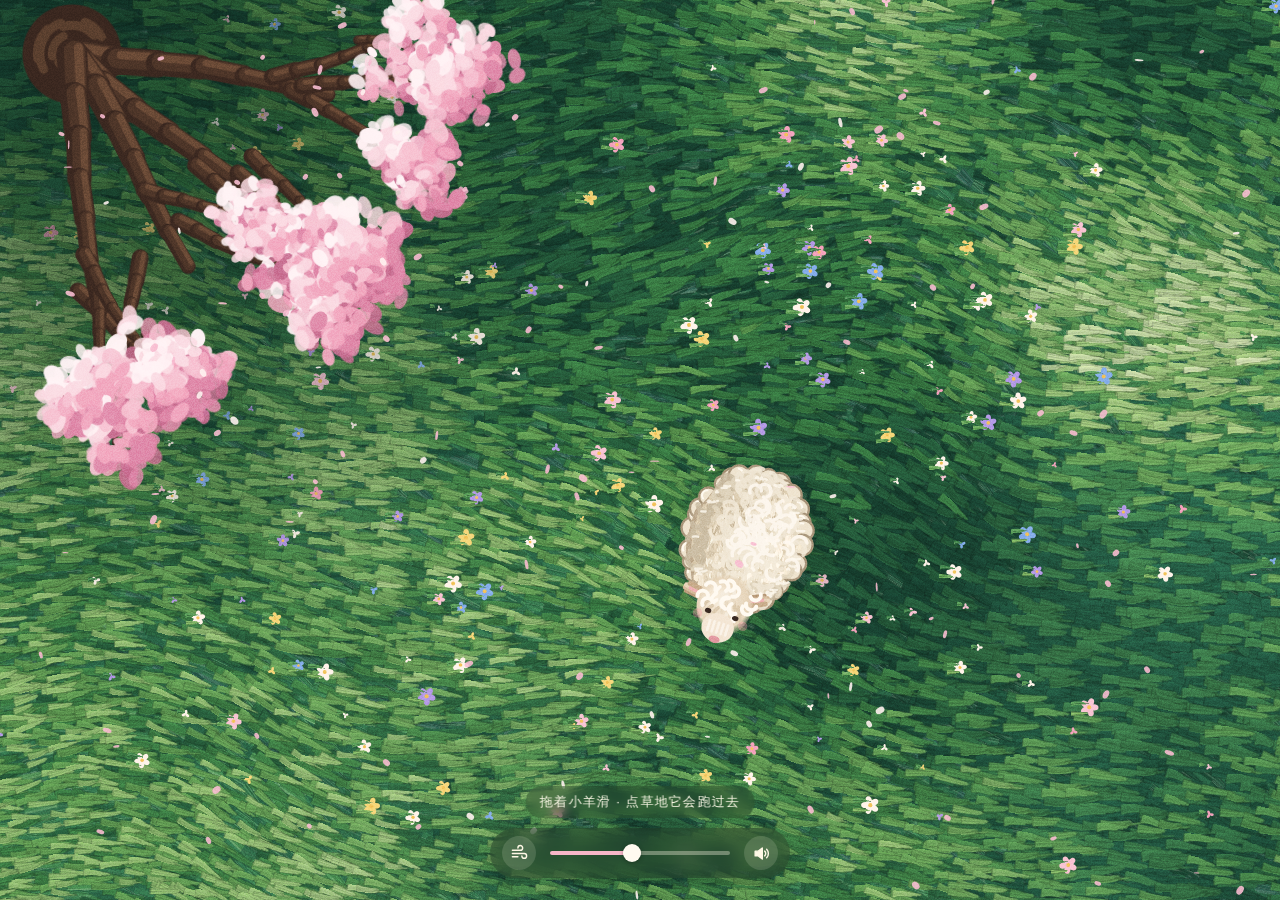
==== commit 15caa352: "flow-meadow: softer lamb walk, fix feet" ====
--- a/flow-meadow/index.html
+++ b/flow-meadow/index.html
@@ -832,35 +832,12 @@
     g.rotate(face); g.scale(su, sv); g.rotate(-face);
     { const sp = Math.hypot(L.vx, L.vy), st = Math.min(1, sp / (L.r0 * 9)); if (st > 0.01) { const va = Math.atan2(L.vy, L.vx); g.rotate(va); g.scale(1 + 0.09 * st, 1 - 0.05 * st); g.rotate(-va); } }
     g.translate(-bx, -by);
-    // trotting legs: diagonal pairs swing fore/aft, hooves peek out under the fleece
-    const ga = L.gait * (1 - Math.min(1, air * 2));
-    if (ga > 0.04) {
-      g.globalAlpha = Math.min(1, ga * 2.2); g.lineCap = 'round';
-      for (const [lu, lv] of [[0.55, 0.6], [0.55, -0.6], [-0.55, 0.62], [-0.55, -0.62]]) {
-        const pair = (lu > 0) === (lv > 0) ? 0 : Math.PI, sw = Math.sin(L.walkPh + pair), lift = Math.max(0, Math.cos(L.walkPh + pair));
-        // swinging leg reaches out past the fleece; planted leg tucks back under it
-        const [x0, y0] = P(lu * 0.75, lv * 0.75, s), [x1, y1] = P(lu * 1.0 + sw * 0.6 * ga, lv * (1.5 + 0.3 * lift * ga), s);
-        g.strokeStyle = '#a8957a'; g.lineWidth = r * 0.24; g.beginPath(); g.moveTo(x0, y0); g.lineTo(x1, y1); g.stroke();
-        g.strokeStyle = '#efe2cb'; g.lineWidth = r * 0.17; g.beginPath(); g.moveTo(x0, y0); g.lineTo(x1, y1); g.stroke();
-        g.fillStyle = lift > 0.2 ? '#6e5a4c' : '#4e3f36'; g.beginPath(); g.arc(x1, y1, r * (0.14 + 0.04 * lift), 0, 6.283); g.fill();
-      }
-      g.globalAlpha = 1;
-    }
-    // little legs/hooves peek out while airborne
-    if (air > 0.05) {
-      g.globalAlpha = Math.min(1, air * 1.8);
-      for (const [lu, lv] of [[0.55, 0.6], [0.55, -0.6], [-0.55, 0.62], [-0.55, -0.62]]) {
-        const [x0, y0] = P(lu * 0.8, lv * 0.7, s), [x1, y1] = P(lu * (1.1 + air * 0.15), lv * (1.25 + air * 0.3), s);
-        g.strokeStyle = '#e6d6bc'; g.lineWidth = r * 0.17; g.lineCap = 'round'; g.beginPath(); g.moveTo(x0, y0); g.lineTo(x1, y1); g.stroke();
-        g.fillStyle = '#5b4a3f'; g.beginPath(); g.arc(x1, y1, r * 0.13, 0, 6.283); g.fill();
-      }
-      g.globalAlpha = 1;
-    }
+    // no legs/hooves: the walk reads through body bob, side sway, head nod, tuft wobble and grass parting
     // rim tufts behind the coat: downwind ones billow out and flap, with a warm-grey rim for contrast
     for (const tf of S.tufts) {
       const ox = Math.cos(tf.th + face), oy = Math.sin(tf.th + face), wgt = Math.max(0, ox * nx + oy * ny) + 0.2;
       const flap = Math.sin(L.fl + tf.ph);
-      const out = r * m * wgt * (0.17 + 0.07 * flap), side = r * m * 0.03 * Math.cos(L.fl * 0.8 + tf.ph);
+      const out = r * m * wgt * (0.17 + 0.07 * flap) + r * 0.035 * L.gait * Math.sin(L.walkPh * 2 + tf.th * 2), side = r * m * 0.03 * Math.cos(L.fl * 0.8 + tf.ph);
       const [x0, y0] = P(tf.u, tf.v, s), x = x0 + nx * out - ny * side, y = y0 + ny * out + nx * side, rr = r * tf.s * (1 + wgt * m * 0.25);
       g.fillStyle = '#efe4cf'; g.strokeStyle = '#a8957a'; g.lineWidth = Math.max(1, r * 0.035);
       g.beginPath(); g.arc(x, y, rr, 0, 6.283); g.fill(); g.stroke();
